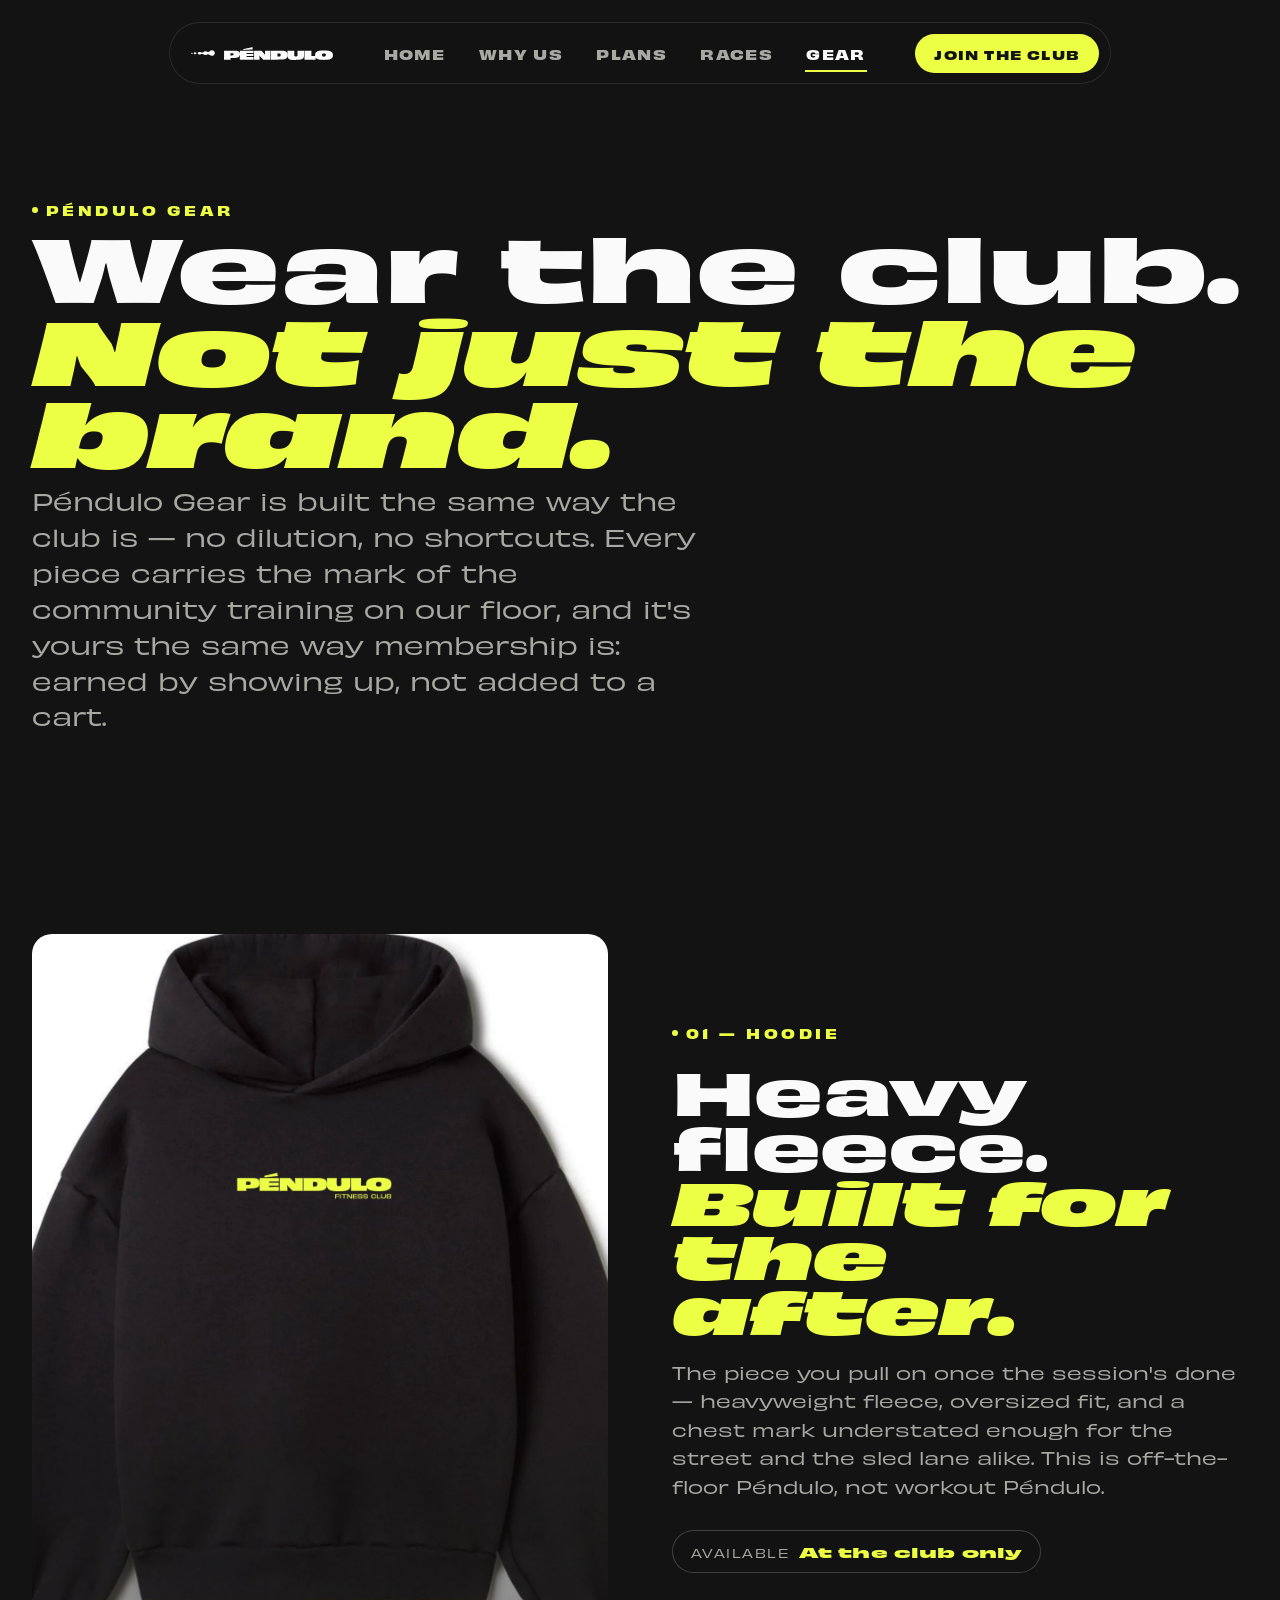
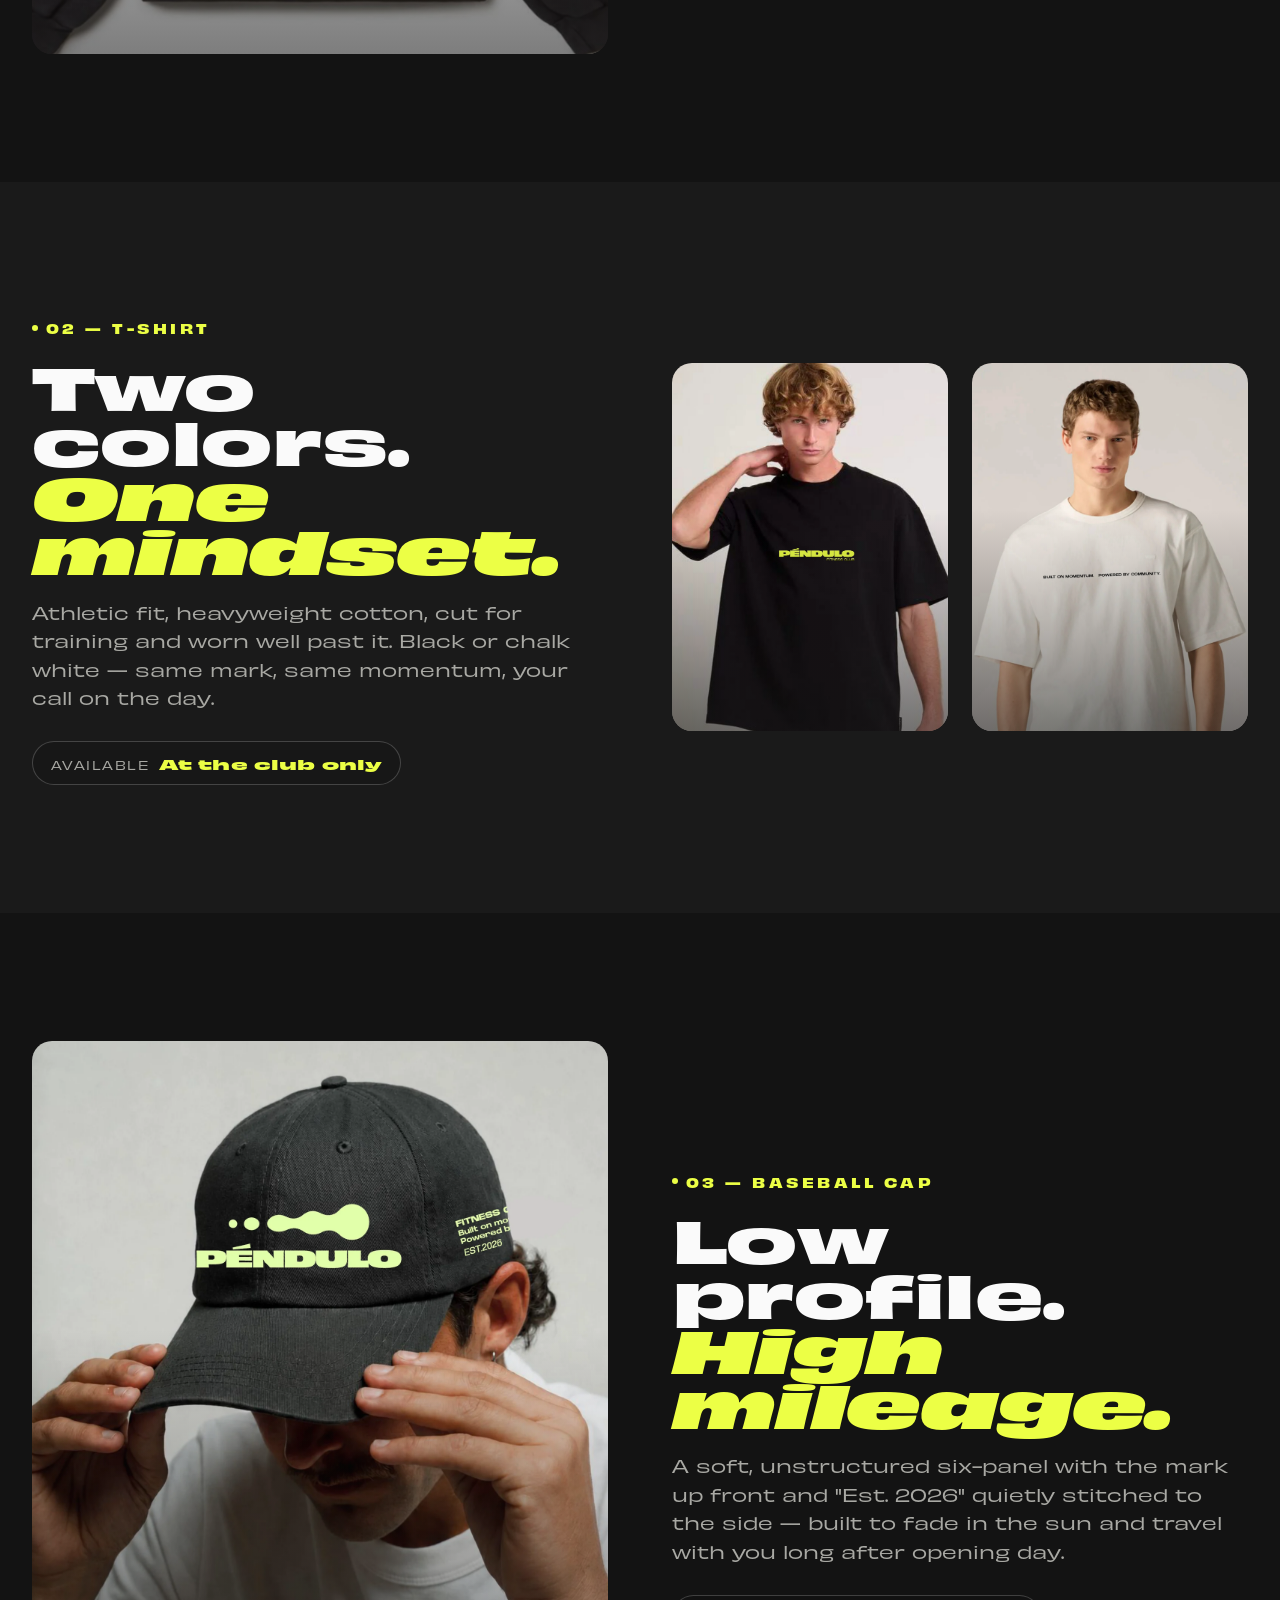
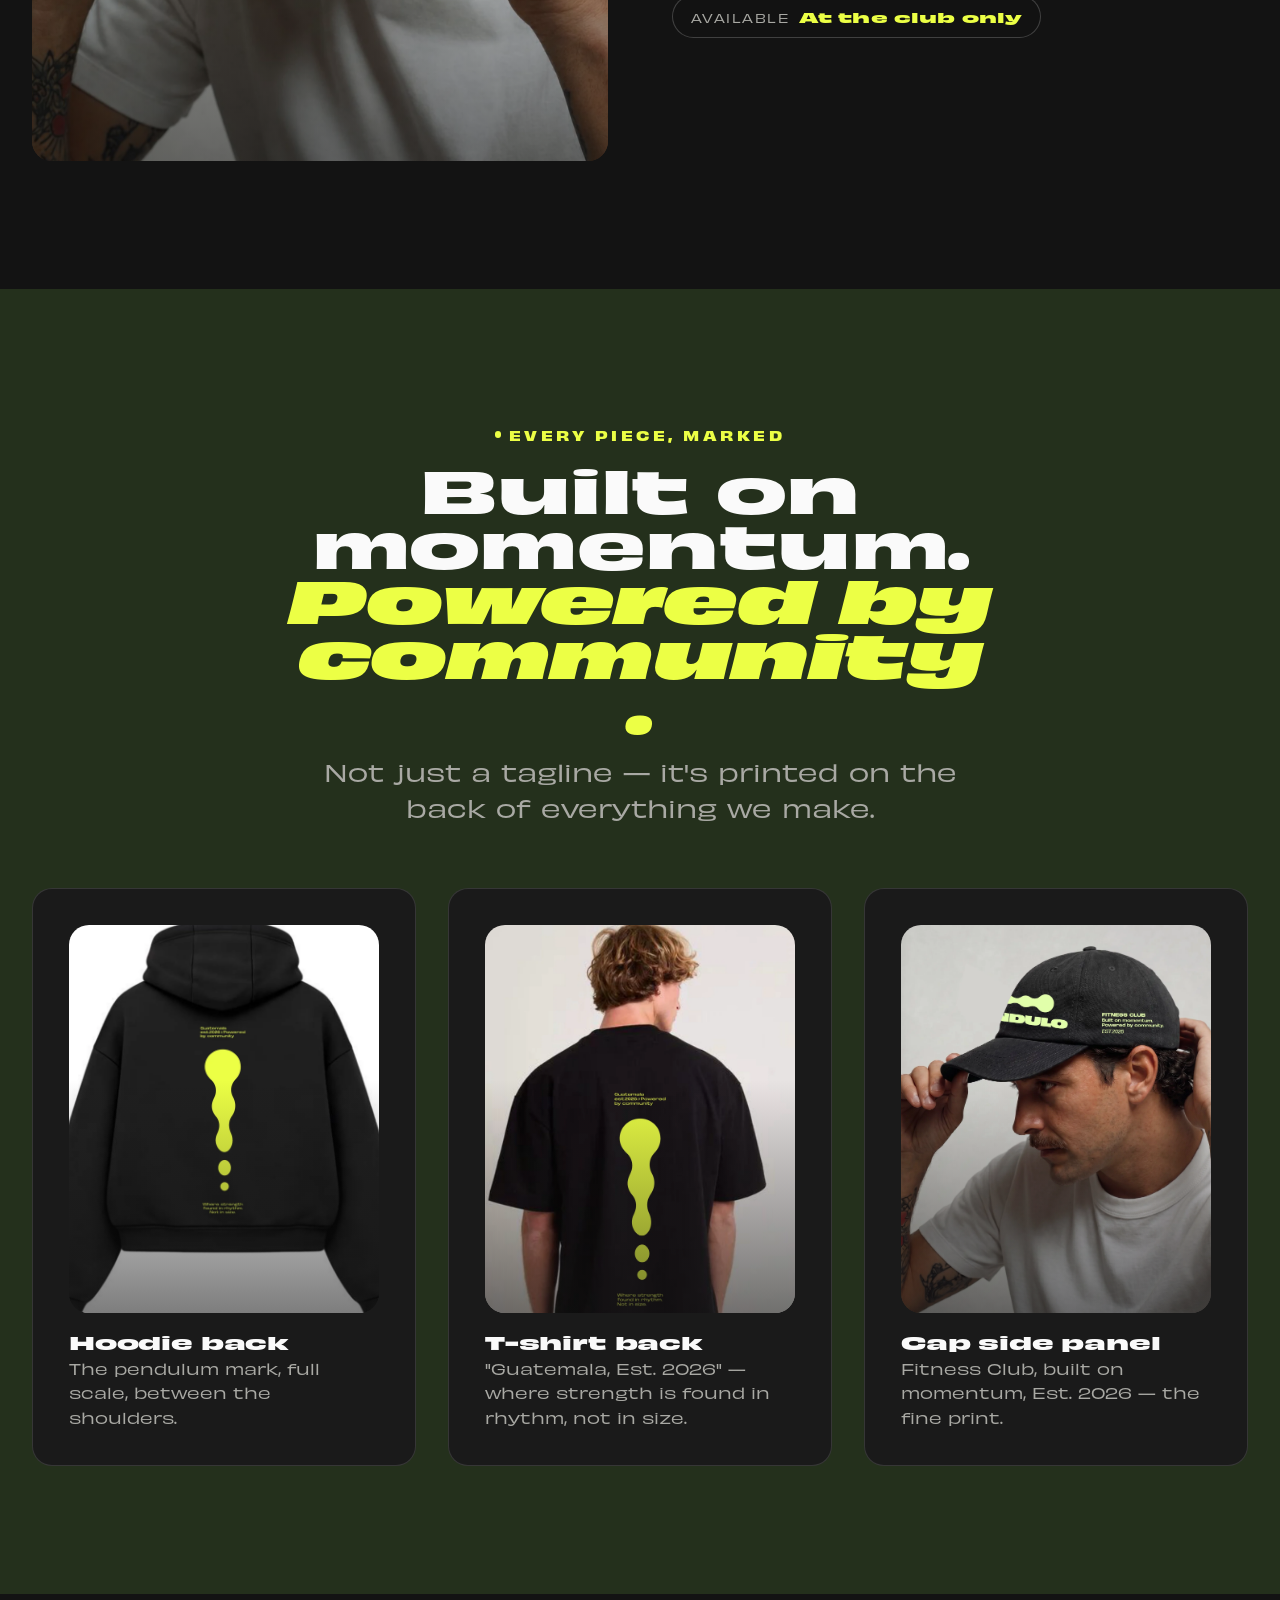
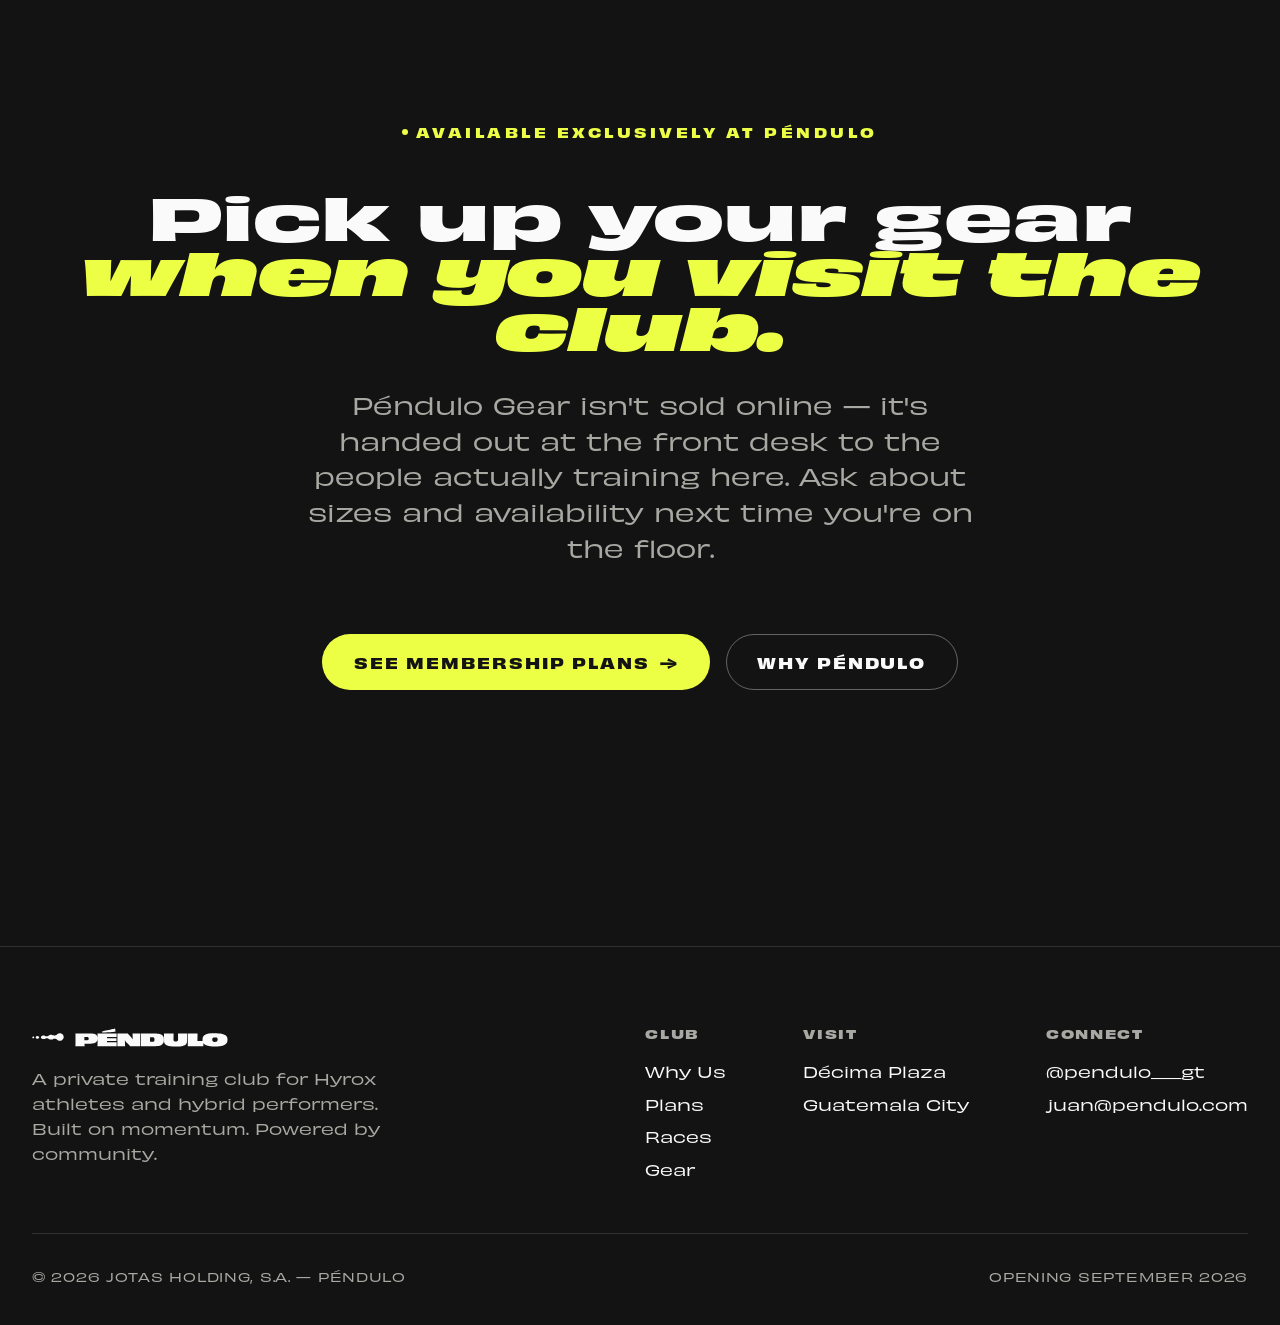
==== gear.html @ 7c07521a "Add Péndulo Gear page showcasing club merchandise New /gear page presents the hoodie, t-shirt (black" ====
<!DOCTYPE html>
<html lang="en">
<head>
<meta charset="UTF-8">
<meta name="viewport" content="width=device-width, initial-scale=1.0">
<title>Péndulo Gear — Péndulo</title>
<meta name="description" content="Péndulo Gear — hoodie, t-shirt and cap carrying the club's mark. Available exclusively to members at Décima Plaza, not sold online.">
<meta property="og:title" content="Péndulo Gear — Péndulo">
<meta property="og:description" content="Club merchandise available exclusively at Péndulo — not a store, an extension of the community.">
<meta property="og:type" content="website">
<meta property="og:image" content="/assets/img/gear/tshirt-black-front.webp">
<meta name="theme-color" content="#131313">
<link rel="icon" href="/assets/img/favicon.ico" sizes="any">
<link rel="icon" href="/assets/img/favicon-512.png" type="image/png">
<link rel="apple-touch-icon" href="/assets/img/apple-touch-icon.png">
<link rel="stylesheet" href="/assets/css/styles.css">
</head>
<body>

<header class="site-header">
  <nav class="site-nav" aria-label="Primary">
    <a class="wordmark" href="/">
      <img class="mark" src="/assets/img/pendulo-mark.svg" alt="" width="1856" height="496">
      <img class="wordmark-img" src="/assets/img/pendulo-wordmark.svg" alt="Péndulo" width="1763" height="239">
    </a>
    <button class="nav-toggle" aria-label="Toggle menu" aria-expanded="false">
      <svg viewBox="0 0 24 24" fill="none" stroke="currentColor" stroke-width="2" stroke-linecap="round"><line x1="3" y1="7" x2="21" y2="7"/><line x1="3" y1="12" x2="21" y2="12"/><line x1="3" y1="17" x2="21" y2="17"/></svg>
    </button>
    <div class="nav-links">
      <a href="/">Home</a>
      <a href="/why-us">Why Us</a>
      <a href="/plans">Plans</a>
      <a href="/races">Races</a>
      <a href="/gear" class="active">Gear</a>
    </div>
    <a class="nav-cta" href="/plans">Join the Club</a>
  </nav>
</header>

<main>

  <section class="inner-hero">
    <div class="container">
      <span class="eyebrow" data-reveal>Péndulo Gear</span>
      <h1 class="display-1-sm" data-reveal data-reveal-delay="1">Wear the club. <span class="italic-accent">Not just the brand.</span></h1>
      <p class="lede" data-reveal data-reveal-delay="2">Péndulo Gear is built the same way the club is — no dilution, no shortcuts. Every piece carries the mark of the community training on our floor, and it's yours the same way membership is: earned by showing up, not added to a cart.</p>
    </div>
  </section>

  <section class="section section-dark">
    <div class="container">
      <div class="split">
        <div class="split-media media-frame" data-reveal>
          <img src="/assets/img/gear/hoodie-front.webp" alt="Péndulo hoodie in black with the wordmark printed on the chest" loading="lazy" style="object-position: 50% 15%;">
        </div>
        <div class="split-copy" data-reveal data-reveal-delay="1">
          <span class="eyebrow">01 — Hoodie</span>
          <h2 class="display-2">Heavy fleece. <span class="italic-accent">Built for the after.</span></h2>
          <p>The piece you pull on once the session's done — heavyweight fleece, oversized fit, and a chest mark understated enough for the street and the sled lane alike. This is off-the-floor Péndulo, not workout Péndulo.</p>
          <div class="gear-availability">
            <span class="gear-availability-label">Available</span>
            <span class="gear-availability-value">At the club only</span>
          </div>
        </div>
      </div>
    </div>
  </section>

  <section class="section section-raised">
    <div class="container">
      <div class="split reverse">
        <div class="split-media is-duo" data-reveal>
          <div class="media-frame">
            <img src="/assets/img/gear/tshirt-black-front.webp" alt="Péndulo t-shirt in black with the wordmark printed on the chest" loading="lazy" style="object-position: 50% 12%;">
          </div>
          <div class="media-frame">
            <img src="/assets/img/gear/tshirt-white-front.webp" alt="Péndulo t-shirt in chalk white with the wordmark printed on the chest" loading="lazy" style="object-position: 50% 12%;">
          </div>
        </div>
        <div class="split-copy" data-reveal data-reveal-delay="1">
          <span class="eyebrow">02 — T-Shirt</span>
          <h2 class="display-2">Two colors. <span class="italic-accent">One mindset.</span></h2>
          <p>Athletic fit, heavyweight cotton, cut for training and worn well past it. Black or chalk white — same mark, same momentum, your call on the day.</p>
          <div class="gear-availability">
            <span class="gear-availability-label">Available</span>
            <span class="gear-availability-value">At the club only</span>
          </div>
        </div>
      </div>
    </div>
  </section>

  <section class="section section-dark">
    <div class="container">
      <div class="split">
        <div class="split-media media-frame" data-reveal>
          <img src="/assets/img/gear/cap-front.webp" alt="Péndulo baseball cap in black with the wordmark and pendulum mark on the front panel" loading="lazy" style="object-position: 50% 20%;">
        </div>
        <div class="split-copy" data-reveal data-reveal-delay="1">
          <span class="eyebrow">03 — Baseball Cap</span>
          <h2 class="display-2">Low profile. <span class="italic-accent">High mileage.</span></h2>
          <p>A soft, unstructured six-panel with the mark up front and "Est. 2026" quietly stitched to the side — built to fade in the sun and travel with you long after opening day.</p>
          <div class="gear-availability">
            <span class="gear-availability-label">Available</span>
            <span class="gear-availability-value">At the club only</span>
          </div>
        </div>
      </div>
    </div>
  </section>

  <section class="section section-military">
    <div class="container">
      <div class="section-head center" data-reveal>
        <span class="eyebrow" style="justify-content:center;">Every piece, marked</span>
        <h2 class="display-2">Built on momentum. <span class="italic-accent">Powered by community.</span></h2>
        <p class="lede">Not just a tagline — it's printed on the back of everything we make.</p>
      </div>

      <div class="grid-3 gear-detail-grid" data-reveal data-reveal-delay="1">
        <div class="card gear-detail-card">
          <div class="media-frame">
            <img src="/assets/img/gear/hoodie-back.webp" alt="Back print detail of the Péndulo hoodie" loading="lazy" style="object-position: 50% 10%;">
          </div>
          <h3>Hoodie back</h3>
          <p>The pendulum mark, full scale, between the shoulders.</p>
        </div>
        <div class="card gear-detail-card">
          <div class="media-frame">
            <img src="/assets/img/gear/tshirt-black-back.webp" alt="Back print detail of the Péndulo t-shirt" loading="lazy" style="object-position: 50% 8%;">
          </div>
          <h3>T-shirt back</h3>
          <p>"Guatemala, Est. 2026" — where strength is found in rhythm, not in size.</p>
        </div>
        <div class="card gear-detail-card">
          <div class="media-frame">
            <img src="/assets/img/gear/cap-side.webp" alt="Side detail of the Péndulo baseball cap" loading="lazy" style="object-position: 50% 15%;">
          </div>
          <h3>Cap side panel</h3>
          <p>Fitness Club, built on momentum, Est. 2026 — the fine print.</p>
        </div>
      </div>
    </div>
  </section>

  <section class="section section-dark cta-band">
    <div class="container cta-band-inner" data-reveal>
      <span class="eyebrow">Available exclusively at Péndulo</span>
      <h2 class="display-2">Pick up your gear <span class="italic-accent">when you visit the club.</span></h2>
      <p class="lede">Péndulo Gear isn't sold online — it's handed out at the front desk to the people actually training here. Ask about sizes and availability next time you're on the floor.</p>
      <div class="hero-actions">
        <a href="/plans" class="btn btn-primary">See Membership Plans <span class="btn-arrow">→</span></a>
        <a href="/why-us" class="btn btn-outline">Why Péndulo</a>
      </div>
    </div>
  </section>

</main>

<footer class="site-footer">
  <div class="container">
    <div class="footer-top">
      <div class="footer-brand">
        <a class="wordmark" href="/">
          <img class="mark" src="/assets/img/pendulo-mark.svg" alt="" width="1856" height="496">
          <img class="wordmark-img" src="/assets/img/pendulo-wordmark.svg" alt="Péndulo" width="1763" height="239">
        </a>
        <p>A private training club for Hyrox athletes and hybrid performers. Built on momentum. Powered by community.</p>
      </div>
      <div class="footer-cols">
        <div class="footer-col">
          <h4>Club</h4>
          <a href="/why-us">Why Us</a>
          <a href="/plans">Plans</a>
          <a href="/races">Races</a>
          <a href="/gear">Gear</a>
        </div>
        <div class="footer-col">
          <h4>Visit</h4>
          <span>Décima Plaza</span>
          <span>Guatemala City</span>
        </div>
        <div class="footer-col">
          <h4>Connect</h4>
          <a href="https://www.instagram.com/pendulo___gt/" target="_blank" rel="noopener">@pendulo___gt</a>
          <a href="mailto:juan@pendulo.com">juan@pendulo.com</a>
        </div>
      </div>
    </div>
    <div class="footer-bottom">
      <span>© 2026 Jotas Holding, S.A. — Péndulo</span>
      <span>Opening September 2026</span>
    </div>
  </div>
</footer>

<script src="/assets/js/main.js"></script>
</body>
</html>
---- assets/css/styles.css ----
/* ==========================================================================
   Péndulo — Design System
   Built on momentum. Powered by community.
   ========================================================================== */

/* ---------- Fonts ---------- */

@font-face {
  font-family: 'Obviously Extd';
  src: url('../fonts/Obviously-ExtdBold.woff2') format('woff2');
  font-weight: 700;
  font-style: normal;
  font-display: swap;
}

@font-face {
  font-family: 'Obviously Extd';
  src: url('../fonts/Obviously-ExtdBlackItalic.woff2') format('woff2');
  font-weight: 900;
  font-style: italic;
  font-display: swap;
}

@font-face {
  font-family: 'Obviously Wide';
  src: url('../fonts/ObviouslyWide-Regular.woff2') format('woff2');
  font-weight: 400;
  font-style: normal;
  font-display: swap;
}

@font-face {
  font-family: 'Obviously Wide';
  src: url('../fonts/ObviouslyWide-Medium.woff2') format('woff2');
  font-weight: 500;
  font-style: normal;
  font-display: swap;
}

@font-face {
  font-family: 'Obviously Wide';
  src: url('../fonts/ObviouslyWide-Bold.woff2') format('woff2');
  font-weight: 700;
  font-style: normal;
  font-display: swap;
}

@font-face {
  font-family: 'Obviously Wide';
  src: url('../fonts/ObviouslyWide-Black.woff2') format('woff2');
  font-weight: 900;
  font-style: normal;
  font-display: swap;
}

/* ---------- Tokens ---------- */

:root {
  --chalk: #FAFAFA;
  --race-day: #ECFF45;
  --tunnel-vision: #131313;
  --military-green: #24301C;
  --electric-lime: #E2FFAB;
  --graphite: #8f8f8f;
  --graphite-line: rgba(250, 250, 250, 0.12);

  --bg: var(--tunnel-vision);
  --bg-raised: #1a1a1a;
  --ink: var(--chalk);
  --ink-muted: #a9a9a4;
  --accent: var(--race-day);

  --font-display: 'Obviously Extd', 'Arial Black', sans-serif;
  --font-body: 'Obviously Wide', 'Helvetica Neue', Arial, sans-serif;

  --container: 1320px;
  --gutter: 32px;

  --ease: cubic-bezier(0.16, 1, 0.3, 1);
  --ease-soft: cubic-bezier(0.4, 0, 0.2, 1);
}

/* ---------- Reset ---------- */

*, *::before, *::after { box-sizing: border-box; }
html { scroll-behavior: smooth; }

html, body {
  margin: 0;
  padding: 0;
}

body {
  background: var(--bg);
  color: var(--ink);
  font-family: var(--font-body);
  font-weight: 400;
  min-height: 100vh;
  display: flex;
  flex-direction: column;
  -webkit-font-smoothing: antialiased;
  overflow-x: hidden;
}

img { max-width: 100%; display: block; }
a { color: inherit; text-decoration: none; }
ul { list-style: none; margin: 0; padding: 0; }
button { font-family: inherit; cursor: pointer; }

::selection {
  background: var(--race-day);
  color: var(--tunnel-vision);
}

.container {
  width: 100%;
  max-width: var(--container);
  margin-inline: auto;
  padding-inline: var(--gutter);
}

/* ---------- Typography ---------- */

h1, h2, h3, h4 {
  font-family: var(--font-display);
  font-weight: 700;
  line-height: 0.98;
  margin: 0;
  letter-spacing: -0.01em;
  overflow-wrap: break-word;
}

.eyebrow {
  display: inline-flex;
  align-items: center;
  gap: 0.6em;
  font-family: var(--font-body);
  font-weight: 600;
  font-size: 0.78rem;
  letter-spacing: 0.28em;
  text-transform: uppercase;
  color: var(--race-day);
}

.eyebrow::before {
  content: '';
  width: 0.5em;
  height: 0.5em;
  border-radius: 50%;
  background: currentColor;
  flex: none;
}

.display-1 {
  font-size: clamp(3rem, 9vw, 7.5rem);
}

.display-2 {
  font-size: clamp(1.25rem, 4.4vw, 3.5rem);
}

.display-3 {
  font-size: clamp(1.6rem, 3.4vw, 2.75rem);
}

.italic-accent {
  font-style: italic;
  font-weight: 900;
  color: var(--race-day);
}

p {
  margin: 0 0 1.1em;
  line-height: 1.7;
  color: var(--ink-muted);
  font-size: 1.05rem;
  font-weight: 400;
}

.lede {
  font-size: clamp(1.1rem, 2vw, 1.4rem);
  line-height: 1.6;
  color: var(--ink-muted);
  max-width: 42rem;
}

.keep-word { overflow-wrap: normal; word-break: normal; }

.text-chalk { color: var(--ink) !important; }
.text-lime { color: var(--race-day) !important; }

/* ---------- Buttons ---------- */

.btn {
  display: inline-flex;
  align-items: center;
  gap: 0.6rem;
  font-family: var(--font-body);
  font-weight: 700;
  font-size: clamp(0.64rem, 2.6vw, 0.85rem);
  letter-spacing: clamp(0.05em, 1.5vw, 0.14em);
  text-transform: uppercase;
  padding: clamp(0.7rem, 3vw, 1rem) clamp(1.1rem, 5vw, 1.9rem);
  border-radius: 999px;
  border: 1px solid transparent;
  transition: transform 0.45s var(--ease), background-color 0.3s var(--ease-soft), color 0.3s var(--ease-soft), border-color 0.3s var(--ease-soft);
  white-space: nowrap;
  max-width: 100%;
}

.btn-primary {
  background: var(--race-day);
  color: var(--tunnel-vision);
}

.btn-primary:hover {
  transform: translateY(-2px);
  background: var(--electric-lime);
}

.btn-outline {
  border-color: rgba(250, 250, 250, 0.35);
  color: var(--chalk);
}

.btn-outline:hover {
  border-color: var(--race-day);
  color: var(--race-day);
  transform: translateY(-2px);
}

.btn-arrow {
  transition: transform 0.4s var(--ease);
}

.btn:hover .btn-arrow {
  transform: translateX(4px);
}

/* ---------- Nav (centered) ---------- */

.site-header {
  position: fixed;
  top: 0;
  left: 0;
  right: 0;
  z-index: 100;
  display: flex;
  justify-content: center;
  padding: 1.4rem var(--gutter) 0;
  pointer-events: none;
}

.site-nav {
  pointer-events: all;
  display: flex;
  align-items: center;
  gap: clamp(1.5rem, 4vw, 3rem);
  background: rgba(19, 19, 19, 0.6);
  border: 1px solid rgba(250, 250, 250, 0.1);
  backdrop-filter: blur(16px);
  -webkit-backdrop-filter: blur(16px);
  border-radius: 999px;
  padding: 0.65rem 0.7rem 0.65rem 1.35rem;
  transition: background-color 0.4s var(--ease-soft), border-color 0.4s var(--ease-soft), box-shadow 0.4s var(--ease-soft);
}

.site-header.is-scrolled .site-nav {
  background: rgba(19, 19, 19, 0.86);
  border-color: rgba(250, 250, 250, 0.16);
  box-shadow: 0 12px 40px rgba(0,0,0,0.35);
}

.site-nav .wordmark {
  display: flex;
  align-items: center;
  gap: 0.5rem;
  white-space: nowrap;
}

.site-nav .wordmark .mark {
  width: 24px;
  height: auto;
}

.site-nav .wordmark .wordmark-img {
  height: 15px;
  width: auto;
}

.site-nav .nav-links {
  display: flex;
  align-items: center;
  gap: clamp(1.1rem, 2.6vw, 1.9rem);
}

.site-nav .nav-links a {
  position: relative;
  font-size: 0.8rem;
  font-weight: 600;
  letter-spacing: 0.1em;
  text-transform: uppercase;
  color: var(--ink-muted);
  padding: 0.4rem 0.1rem;
  transition: color 0.3s var(--ease-soft);
}

.site-nav .nav-links a::after {
  content: '';
  position: absolute;
  left: 0; right: 100%;
  bottom: -2px;
  height: 1.5px;
  background: var(--race-day);
  transition: right 0.35s var(--ease);
}

.site-nav .nav-links a:hover,
.site-nav .nav-links a.active {
  color: var(--chalk);
}

.site-nav .nav-links a.active::after,
.site-nav .nav-links a:hover::after {
  right: 0;
}

.site-nav .nav-cta {
  background: var(--race-day);
  color: var(--tunnel-vision);
  font-size: 0.75rem;
  font-weight: 700;
  letter-spacing: 0.1em;
  text-transform: uppercase;
  padding: 0.62rem 1.2rem;
  border-radius: 999px;
  transition: background-color 0.3s var(--ease-soft), transform 0.3s var(--ease);
}

.site-nav .nav-cta:hover {
  background: var(--electric-lime);
  transform: translateY(-1px);
}

.nav-toggle {
  display: none;
  width: 40px;
  height: 40px;
  border-radius: 50%;
  border: none;
  background: transparent;
  color: var(--chalk);
  align-items: center;
  justify-content: center;
}

.nav-toggle svg { width: 20px; height: 20px; }

@media (max-width: 720px) {
  .site-nav { width: 100%; justify-content: space-between; }
  .site-nav.nav-open { backdrop-filter: none; -webkit-backdrop-filter: none; }
  .site-nav .nav-links {
    position: fixed;
    inset: 0;
    background: var(--tunnel-vision);
    flex-direction: column;
    justify-content: center;
    gap: 2rem;
    opacity: 0;
    pointer-events: none;
    transition: opacity 0.35s var(--ease-soft);
  }
  .site-nav .nav-links a { font-size: 1.4rem; }
  .nav-open .nav-links { opacity: 1; pointer-events: all; }
  .site-nav .nav-cta { display: none; }
  .nav-toggle { display: flex; }
}

/* ---------- Footer ---------- */

.site-footer {
  border-top: 1px solid var(--graphite-line);
  padding: clamp(3rem, 8vw, 5rem) 0 2.5rem;
  margin-top: clamp(4rem, 10vw, 8rem);
}

.footer-top {
  display: flex;
  flex-wrap: wrap;
  justify-content: space-between;
  gap: 3rem;
  padding-bottom: 3rem;
}

.footer-brand .wordmark {
  display: flex;
  align-items: center;
  gap: 0.6rem;
  margin-bottom: 1.1rem;
}

.footer-brand .mark { width: 32px; height: auto; }
.footer-brand .wordmark-img { height: 21px; width: auto; }

.footer-brand p {
  max-width: 22rem;
  font-size: 0.92rem;
  margin: 0;
}

.footer-cols {
  display: flex;
  gap: clamp(2.5rem, 6vw, 5rem);
  flex-wrap: wrap;
}

.footer-col h4 {
  font-family: var(--font-body);
  font-weight: 700;
  font-size: 0.75rem;
  letter-spacing: 0.14em;
  text-transform: uppercase;
  color: var(--ink-muted);
  margin-bottom: 1rem;
}

.footer-col a, .footer-col span {
  display: block;
  font-size: 0.92rem;
  color: var(--chalk);
  padding: 0.3rem 0;
  transition: color 0.25s var(--ease-soft);
}

.footer-col a:hover { color: var(--race-day); }

.footer-bottom {
  display: flex;
  flex-wrap: wrap;
  justify-content: space-between;
  gap: 1rem;
  padding-top: 2rem;
  border-top: 1px solid var(--graphite-line);
  font-size: 0.75rem;
  letter-spacing: 0.06em;
  text-transform: uppercase;
  color: var(--ink-muted);
}

/* ---------- Reveal animation ---------- */

[data-reveal] {
  opacity: 0;
  transform: translateY(28px);
  transition: opacity 0.9s var(--ease), transform 0.9s var(--ease);
}

[data-reveal].is-visible {
  opacity: 1;
  transform: translateY(0);
}

[data-reveal-delay="1"] { transition-delay: 0.08s; }
[data-reveal-delay="2"] { transition-delay: 0.16s; }
[data-reveal-delay="3"] { transition-delay: 0.24s; }
[data-reveal-delay="4"] { transition-delay: 0.32s; }

@media (prefers-reduced-motion: reduce) {
  html { scroll-behavior: auto; }
  [data-reveal] { opacity: 1; transform: none; transition: none; }
  .btn, .site-nav .nav-links a::after { transition: none; }
}

/* ---------- Marquee ---------- */

.marquee {
  overflow: hidden;
  border-top: 1px solid var(--graphite-line);
  border-bottom: 1px solid var(--graphite-line);
  padding: 1.1rem 0;
  white-space: nowrap;
}

.marquee-track {
  display: inline-flex;
  align-items: center;
  animation: marquee 32s linear infinite;
}

.marquee-track span {
  font-family: var(--font-display);
  font-weight: 700;
  font-size: 1.1rem;
  letter-spacing: 0.02em;
  text-transform: uppercase;
  color: var(--ink-muted);
  padding: 0 1.5rem;
  display: inline-flex;
  align-items: center;
  gap: 1.5rem;
}

.marquee-track span::after {
  content: '\2022';
  color: var(--race-day);
}

@keyframes marquee {
  from { transform: translateX(0); }
  to { transform: translateX(-50%); }
}

/* ---------- Section utilities ---------- */

.section {
  padding: clamp(4rem, 10vw, 8rem) 0;
}

.section-tight { padding: clamp(2.5rem, 6vw, 4.5rem) 0; }

.section-dark { background: var(--tunnel-vision); }
.section-raised { background: var(--bg-raised); }
.section-military {
  background: var(--military-green);
}

.section-head {
  max-width: 44rem;
  margin-bottom: clamp(2.5rem, 6vw, 4rem);
}

.section-head.center {
  margin-inline: auto;
  text-align: center;
}

.section-head.center .eyebrow { justify-content: center; }

.section-head h1, .section-head h2, .section-head h3 {
  margin-top: 0.9rem;
  margin-bottom: 1.25rem;
}

.section-head .lede { margin-inline: auto; }

.pillars.center, .hero-actions.center { justify-content: center; }
.pillars-spaced { margin-top: 2.5rem; }

.grid-2 {
  display: grid;
  grid-template-columns: repeat(2, minmax(0, 1fr));
  gap: clamp(1.5rem, 4vw, 3rem);
}

.grid-3 {
  display: grid;
  grid-template-columns: repeat(3, minmax(0, 1fr));
  gap: clamp(1.25rem, 3vw, 2rem);
}

.grid-4 {
  display: grid;
  grid-template-columns: repeat(4, minmax(0, 1fr));
  gap: clamp(1.25rem, 3vw, 2rem);
}

@media (max-width: 980px) {
  .grid-3, .grid-4 { grid-template-columns: repeat(2, minmax(0, 1fr)); }
}

@media (max-width: 640px) {
  .grid-2, .grid-3, .grid-4 { grid-template-columns: minmax(0, 1fr); }
}

.divider {
  border: none;
  border-top: 1px solid var(--graphite-line);
  margin: 0;
}

.tag-pill {
  display: inline-flex;
  align-items: center;
  border: 1px solid rgba(250,250,250,0.22);
  border-radius: 999px;
  padding: 0.55rem 1.15rem;
  font-size: 0.82rem;
  letter-spacing: 0.02em;
  color: var(--electric-lime);
  font-weight: 500;
}

.stat {
  display: flex;
  flex-direction: column;
  gap: 0.35rem;
}

.stat .num {
  font-family: var(--font-display);
  font-weight: 700;
  font-size: clamp(2.25rem, 5vw, 3.75rem);
  color: var(--race-day);
  line-height: 1;
}

.stat .label {
  font-size: 0.8rem;
  letter-spacing: 0.1em;
  text-transform: uppercase;
  color: var(--ink-muted);
}

/* ---------- Media frames ---------- */

.media-frame {
  position: relative;
  overflow: hidden;
  border-radius: 1.25rem;
  isolation: isolate;
}

.media-frame img {
  width: 100%;
  height: 100%;
  object-fit: cover;
  transform: scale(1.04);
  transition: transform 1.6s var(--ease);
}

.media-frame:hover img { transform: scale(1.12); }

.media-frame::after {
  content: '';
  position: absolute; inset: 0;
  background: linear-gradient(180deg, rgba(19,19,19,0) 40%, rgba(19,19,19,0.55) 100%);
  pointer-events: none;
}

/* ---------- Cards ---------- */

.card {
  background: var(--bg-raised);
  border: 1px solid var(--graphite-line);
  border-radius: 1.25rem;
  padding: clamp(1.5rem, 3vw, 2.25rem);
  transition: transform 0.5s var(--ease), border-color 0.4s var(--ease-soft), background-color 0.4s var(--ease-soft);
}

.card:hover {
  transform: translateY(-6px);
  border-color: rgba(236,255,69,0.4);
}

/* ==========================================================================
   Home / Hero
   ========================================================================== */

.hero {
  position: relative;
  min-height: 100svh;
  display: flex;
  align-items: flex-end;
  overflow: hidden;
}

.hero-media {
  position: absolute;
  inset: 0;
  z-index: -2;
}

.hero-media img {
  width: 100%;
  height: 100%;
  object-fit: cover;
  object-position: 30% 22%;
  animation: hero-zoom 18s var(--ease-soft) forwards;
}

@keyframes hero-zoom {
  from { transform: scale(1.12); }
  to { transform: scale(1); }
}

.hero-scrim {
  position: absolute;
  inset: 0;
  background:
    linear-gradient(180deg, rgba(19,19,19,0.32) 0%, rgba(19,19,19,0.14) 32%, rgba(19,19,19,0.5) 78%, var(--tunnel-vision) 100%),
    linear-gradient(90deg, rgba(19,19,19,0.32) 0%, rgba(19,19,19,0.05) 45%, rgba(19,19,19,0.32) 100%);
}

.hero-glow {
  position: absolute;
  inset: 0;
  pointer-events: none;
  background: radial-gradient(600px circle at var(--gx, 50%) var(--gy, 30%), rgba(236,255,69,0.10), transparent 60%);
  transition: background 0.2s linear;
}

.hero-content {
  position: relative;
  z-index: 1;
  padding-top: 9rem;
  padding-bottom: clamp(4rem, 9vw, 7rem);
  display: flex;
  flex-direction: column;
  align-items: flex-start;
  gap: 1.4rem;
  min-width: 0;
  max-width: 100%;
}

.hero-title {
  font-size: clamp(1.85rem, 9vw, 8.5rem);
  color: var(--chalk);
  text-shadow: 0 4px 40px rgba(0,0,0,0.45);
  min-width: 0;
  max-width: 100%;
}

.hero-tagline {
  font-family: var(--font-display);
  font-weight: 700;
  font-size: clamp(1rem, 2.4vw, 1.5rem);
  color: var(--graphite);
  text-transform: uppercase;
  letter-spacing: 0.02em;
  margin: 0;
}

.hero-date {
  display: flex;
  align-items: baseline;
  gap: 0.7rem;
  padding: 0.7rem 1.15rem;
  border: 1px solid rgba(250,250,250,0.25);
  border-radius: 999px;
  background: rgba(19,19,19,0.35);
  backdrop-filter: blur(6px);
}

.hero-date-label {
  font-size: 0.7rem;
  letter-spacing: 0.16em;
  text-transform: uppercase;
  color: var(--ink-muted);
}

.hero-date-value {
  font-family: var(--font-display);
  font-weight: 700;
  font-size: 0.92rem;
  color: var(--race-day);
  letter-spacing: 0.02em;
}

.hero-actions {
  display: flex;
  flex-wrap: wrap;
  gap: 1rem;
  margin-top: 0.5rem;
}

.scroll-cue {
  position: absolute;
  bottom: 1.75rem;
  left: 50%;
  transform: translateX(-50%);
  width: 26px;
  height: 42px;
  border: 1.5px solid rgba(250,250,250,0.4);
  border-radius: 999px;
  z-index: 1;
}

.scroll-cue span {
  position: absolute;
  top: 7px;
  left: 50%;
  transform: translateX(-50%);
  width: 4px;
  height: 8px;
  border-radius: 999px;
  background: var(--race-day);
  animation: scroll-cue 1.8s ease-in-out infinite;
}

@keyframes scroll-cue {
  0% { opacity: 1; top: 7px; }
  60% { opacity: 0.2; top: 20px; }
  61% { opacity: 0; top: 7px; }
  100% { opacity: 1; top: 7px; }
}

/* Intro / teaser grid */

.intro-grid {
  display: flex;
  justify-content: space-between;
  gap: 3rem;
  flex-wrap: wrap;
  align-items: flex-end;
}

.intro-grid .section-head { margin-bottom: 0; flex: 2 1 26rem; max-width: 46rem; }
.intro-grid .lede { flex: 1 1 18rem; max-width: 24rem; padding-bottom: 0.3rem; }

/* Stat row */

.stat-row {
  display: grid;
  grid-template-columns: repeat(3, minmax(0, 1fr));
  gap: 2rem;
}

@media (max-width: 620px) {
  .stat-row { grid-template-columns: minmax(0, 1fr); gap: 2.25rem; }
}

/* CTA band */

.cta-band-inner {
  text-align: center;
  display: flex;
  flex-direction: column;
  align-items: center;
  gap: 2.25rem;
}

.cta-band-inner .hero-actions { justify-content: center; }

.cta-band-inner .eyebrow { justify-content: center; margin-bottom: 0.5rem; }

/* ==========================================================================
   Split layout (media + copy)
   ========================================================================== */

.split {
  display: grid;
  grid-template-columns: minmax(0, 1fr) minmax(0, 1fr);
  gap: clamp(2rem, 5vw, 4.5rem);
  align-items: center;
}

.split.reverse .split-media { order: 2; }
.split.reverse .split-copy { order: 1; }

.split-media {
  aspect-ratio: 4 / 5;
  min-width: 0;
}

.split-copy {
  min-width: 0;
}

.split-copy h2 { margin-top: 1.1rem; margin-bottom: 1.4rem; }
.split-copy p:last-of-type { margin-bottom: 1.5rem; }

.pillars {
  display: flex;
  flex-wrap: wrap;
  gap: 0.75rem;
  margin-top: 0.5rem;
}

.pillars span {
  border: 1px solid rgba(250, 250, 250, 0.22);
  border-radius: 999px;
  padding: 0.55rem 1.15rem;
  font-size: 0.85rem;
  font-weight: 500;
  color: var(--electric-lime);
}

@media (max-width: 860px) {
  .split, .split.reverse { grid-template-columns: minmax(0, 1fr); }
  .split.reverse .split-media, .split.reverse .split-copy { order: initial; }
  .split-media { aspect-ratio: 16 / 10; }
}

/* Cards with numbers */

.card-num {
  display: block;
  font-family: var(--font-display);
  font-weight: 700;
  font-size: 1.05rem;
  color: var(--race-day);
  margin-bottom: 1.25rem;
}

.card h3 { margin-bottom: 0.6rem; color: var(--chalk); font-size: clamp(1.3rem, 2.2vw, 1.65rem); hyphens: auto; }
.card p { margin-bottom: 0; font-size: 0.98rem; }

/* Station list (Hyrox explainer) */

.station-intro {
  font-size: 1.05rem;
  max-width: 42rem;
  margin: 0 0 2rem;
}

.station-list {
  display: grid;
  grid-template-columns: repeat(2, minmax(0, 1fr));
  gap: 0.25rem 2.5rem;
  margin-bottom: 2.25rem;
}

@media (max-width: 620px) {
  .station-list { grid-template-columns: minmax(0, 1fr); }
}

.station-list li {
  display: grid;
  grid-template-columns: 2.75rem 1fr;
  align-items: start;
  gap: 1.25rem;
  padding: 1rem 0;
  border-bottom: 1px solid var(--graphite-line);
  font-size: 1rem;
  line-height: 1.5;
  color: var(--chalk);
  min-height: 4.25rem;
}

.station-list li .num {
  font-family: var(--font-display);
  font-weight: 700;
  color: var(--race-day);
  padding-top: 0.1rem;
  min-width: 2rem;
  font-size: 1.1rem;
}

/* ==========================================================================
   Inner page hero (no image)
   ========================================================================== */

.inner-hero {
  padding: clamp(8.5rem, 16vw, 12rem) 0 clamp(2rem, 5vw, 3rem);
}

.inner-hero .lede { margin-top: 1rem; }

.display-1-sm {
  font-size: clamp(2.75rem, 7vw, 5.25rem);
  color: var(--chalk);
}

/* ==========================================================================
   Plans
   ========================================================================== */

.plans-grid {
  display: grid;
  grid-template-columns: repeat(4, minmax(0, 1fr));
  gap: 1.5rem;
  align-items: stretch;
}

@media (max-width: 1080px) {
  .plans-grid { grid-template-columns: repeat(2, minmax(0, 1fr)); }
}

@media (max-width: 620px) {
  .plans-grid { grid-template-columns: minmax(0, 1fr); }
}

.plan-card {
  position: relative;
  background: var(--bg-raised);
  border: 1px solid var(--graphite-line);
  border-radius: 1.25rem;
  padding: 2rem 1.75rem 2.25rem;
  display: flex;
  flex-direction: column;
  transition: transform 0.5s var(--ease), border-color 0.4s var(--ease-soft);
}

.plan-card:hover {
  transform: translateY(-6px);
  border-color: rgba(236,255,69,0.35);
}

.plan-card.is-featured {
  background: linear-gradient(165deg, #1f2417, var(--bg-raised) 60%);
  border-color: rgba(236,255,69,0.55);
}

.plan-highlight-tag {
  position: absolute;
  top: -0.85rem;
  left: 1.75rem;
  background: var(--race-day);
  color: var(--tunnel-vision);
  font-size: 0.7rem;
  font-weight: 700;
  letter-spacing: 0.08em;
  text-transform: uppercase;
  padding: 0.35rem 0.85rem;
  border-radius: 999px;
}

.plan-head {
  display: flex;
  align-items: center;
  justify-content: space-between;
  gap: 0.5rem;
  margin-bottom: 1.5rem;
}

.plan-name {
  font-family: var(--font-display);
  font-weight: 700;
  font-size: 1.15rem;
  color: var(--chalk);
}

.plan-save {
  font-size: 0.72rem;
  font-weight: 700;
  letter-spacing: 0.04em;
  color: var(--military-green);
  background: var(--electric-lime);
  padding: 0.3rem 0.6rem;
  border-radius: 999px;
}

.plan-price {
  display: flex;
  align-items: flex-start;
  gap: 0.2rem;
  color: var(--chalk);
  font-family: var(--font-display);
  font-weight: 700;
  margin-bottom: 0.6rem;
}

.plan-price .currency {
  font-size: clamp(1rem, 3.8vw, 1.35rem);
  margin-top: 0.4rem;
}

.plan-price .amount {
  font-size: clamp(1.6rem, 6vw, 2.5rem);
  line-height: 1;
}

.plan-price .period {
  font-size: clamp(0.78rem, 3vw, 1rem);
  align-self: flex-end;
  margin-bottom: 0.55rem;
  color: var(--ink-muted);
  font-family: var(--font-body);
  font-weight: 500;
}

.plan-note {
  display: block;
  font-size: 0.82rem;
  color: var(--ink-muted);
  margin-bottom: 1.75rem;
}

.plan-cta {
  width: 100%;
  justify-content: center;
  margin-top: 1.75rem;
}

.plan-features {
  display: flex;
  flex-direction: column;
  gap: 0.7rem;
  flex: 1 1 auto;
}

.plan-features li {
  position: relative;
  padding-left: 1.4rem;
  font-size: 0.9rem;
  color: var(--ink-muted);
}

.plan-features li::before {
  content: '';
  position: absolute;
  left: 0;
  top: 0.45rem;
  width: 0.55rem;
  height: 0.55rem;
  border-radius: 2px;
  background: var(--race-day);
}

.plan-fineprint {
  margin-top: 2.5rem;
  font-size: 0.85rem;
  text-align: center;
  color: var(--ink-muted);
}

/* Include grid (icon cards) */

.include-grid { margin-top: 0; }

.include-card {
  text-align: left;
}

.include-card svg {
  width: 40px;
  height: 40px;
  color: var(--race-day);
  margin-bottom: 1.5rem;
}

.include-card h3 { color: var(--chalk); margin-bottom: 0.6rem; font-size: clamp(1.15rem, 2vw, 1.5rem); }
.include-card p { font-size: 0.92rem; margin-bottom: 0; }

/* ==========================================================================
   Races
   ========================================================================== */

.races-grid {
  display: grid;
  grid-template-columns: repeat(3, minmax(0, 1fr));
  gap: 1.5rem;
}

@media (max-width: 980px) {
  .races-grid { grid-template-columns: repeat(2, minmax(0, 1fr)); }
}

@media (max-width: 620px) {
  .races-grid { grid-template-columns: minmax(0, 1fr); }
}

.race-card {
  position: relative;
  background: var(--bg-raised);
  border: 1px solid var(--graphite-line);
  border-radius: 1.25rem;
  padding: 2rem 1.75rem;
  transition: transform 0.5s var(--ease), border-color 0.4s var(--ease-soft);
}

.race-card:hover {
  transform: translateY(-6px);
  border-color: rgba(236,255,69,0.4);
}

.race-card.is-featured {
  background: linear-gradient(165deg, #1f2417, var(--bg-raised) 65%);
  border-color: rgba(236,255,69,0.55);
}

.race-card-top {
  display: flex;
  align-items: baseline;
  gap: 0.6rem;
  margin-bottom: 1.25rem;
}

.race-month {
  font-family: var(--font-display);
  font-weight: 700;
  font-size: 0.95rem;
  letter-spacing: 0.06em;
  color: var(--race-day);
}

.race-day {
  font-family: var(--font-display);
  font-weight: 700;
  font-size: 1.6rem;
  color: var(--chalk);
}

.race-card h3 { color: var(--chalk); margin-bottom: 0.35rem; font-size: clamp(1.5rem, 2.6vw, 1.9rem); }

.race-country {
  display: block;
  font-size: 0.78rem;
  letter-spacing: 0.1em;
  text-transform: uppercase;
  color: var(--ink-muted);
  margin-bottom: 1.1rem;
}

.race-card p {
  font-size: 0.95rem;
  margin-bottom: 1.25rem;
}

.race-link {
  font-size: 0.85rem;
  font-weight: 700;
  letter-spacing: 0.03em;
  color: var(--race-day);
  transition: gap 0.3s var(--ease);
}

.race-link:hover { color: var(--electric-lime); }

/* ==========================================================================
   Founders
   ========================================================================== */

.founders-grid {
  display: grid;
  grid-template-columns: repeat(4, minmax(0, 1fr));
  gap: 1.5rem;
  margin-top: clamp(2.5rem, 6vw, 4rem);
}

@media (max-width: 860px) {
  .founders-grid { grid-template-columns: repeat(2, minmax(0, 1fr)); }
}

@media (max-width: 480px) {
  .founders-grid { grid-template-columns: minmax(0, 1fr); max-width: 20rem; margin-inline: auto; }
}

.founder-card {
  display: flex;
  flex-direction: column;
  align-items: center;
  text-align: center;
}

.founder-photo {
  width: 100%;
  aspect-ratio: 4 / 5;
  border-radius: 1.1rem;
  overflow: hidden;
  margin-bottom: 1.1rem;
  background: var(--bg-raised);
}

.founder-photo img {
  width: 100%;
  height: 100%;
  object-fit: cover;
  filter: grayscale(0.25);
  transition: filter 0.5s var(--ease-soft), transform 1.2s var(--ease);
}

.founder-card:hover .founder-photo img {
  filter: grayscale(0);
  transform: scale(1.05);
}

.founder-name {
  font-family: var(--font-display);
  font-weight: 700;
  font-size: 1.1rem;
  color: var(--chalk);
}

.founder-role {
  font-size: 0.8rem;
  letter-spacing: 0.08em;
  text-transform: uppercase;
  color: var(--race-day);
  margin-top: 0.3rem;
}

/* ==========================================================================
   Gear
   ========================================================================== */

.split-media.is-duo {
  aspect-ratio: auto;
  display: grid;
  grid-template-columns: repeat(2, minmax(0, 1fr));
  gap: clamp(0.75rem, 2.5vw, 1.5rem);
  border-radius: 0;
  overflow: visible;
}

.split-media.is-duo .media-frame {
  aspect-ratio: 3 / 4;
  border-radius: 1.25rem;
}

.gear-availability {
  display: inline-flex;
  align-items: baseline;
  gap: 0.6rem;
  padding: 0.6rem 1.1rem;
  border: 1px solid rgba(250, 250, 250, 0.2);
  border-radius: 999px;
  background: rgba(19, 19, 19, 0.3);
  margin-top: 0.4rem;
}

.gear-availability-label {
  font-size: 0.68rem;
  letter-spacing: 0.14em;
  text-transform: uppercase;
  color: var(--ink-muted);
}

.gear-availability-value {
  font-family: var(--font-display);
  font-weight: 700;
  font-size: 0.85rem;
  color: var(--race-day);
  letter-spacing: 0.01em;
}

.gear-detail-grid .media-frame {
  aspect-ratio: 4 / 5;
  margin-bottom: 1.25rem;
}

.gear-detail-grid .card-num {
  display: none;
}

.gear-detail-card h3 {
  font-family: var(--font-display);
  font-weight: 700;
  font-size: 1.1rem;
  color: var(--chalk);
  margin-bottom: 0.35rem;
}

.gear-detail-card p {
  font-size: 0.9rem;
  margin-bottom: 0;
}
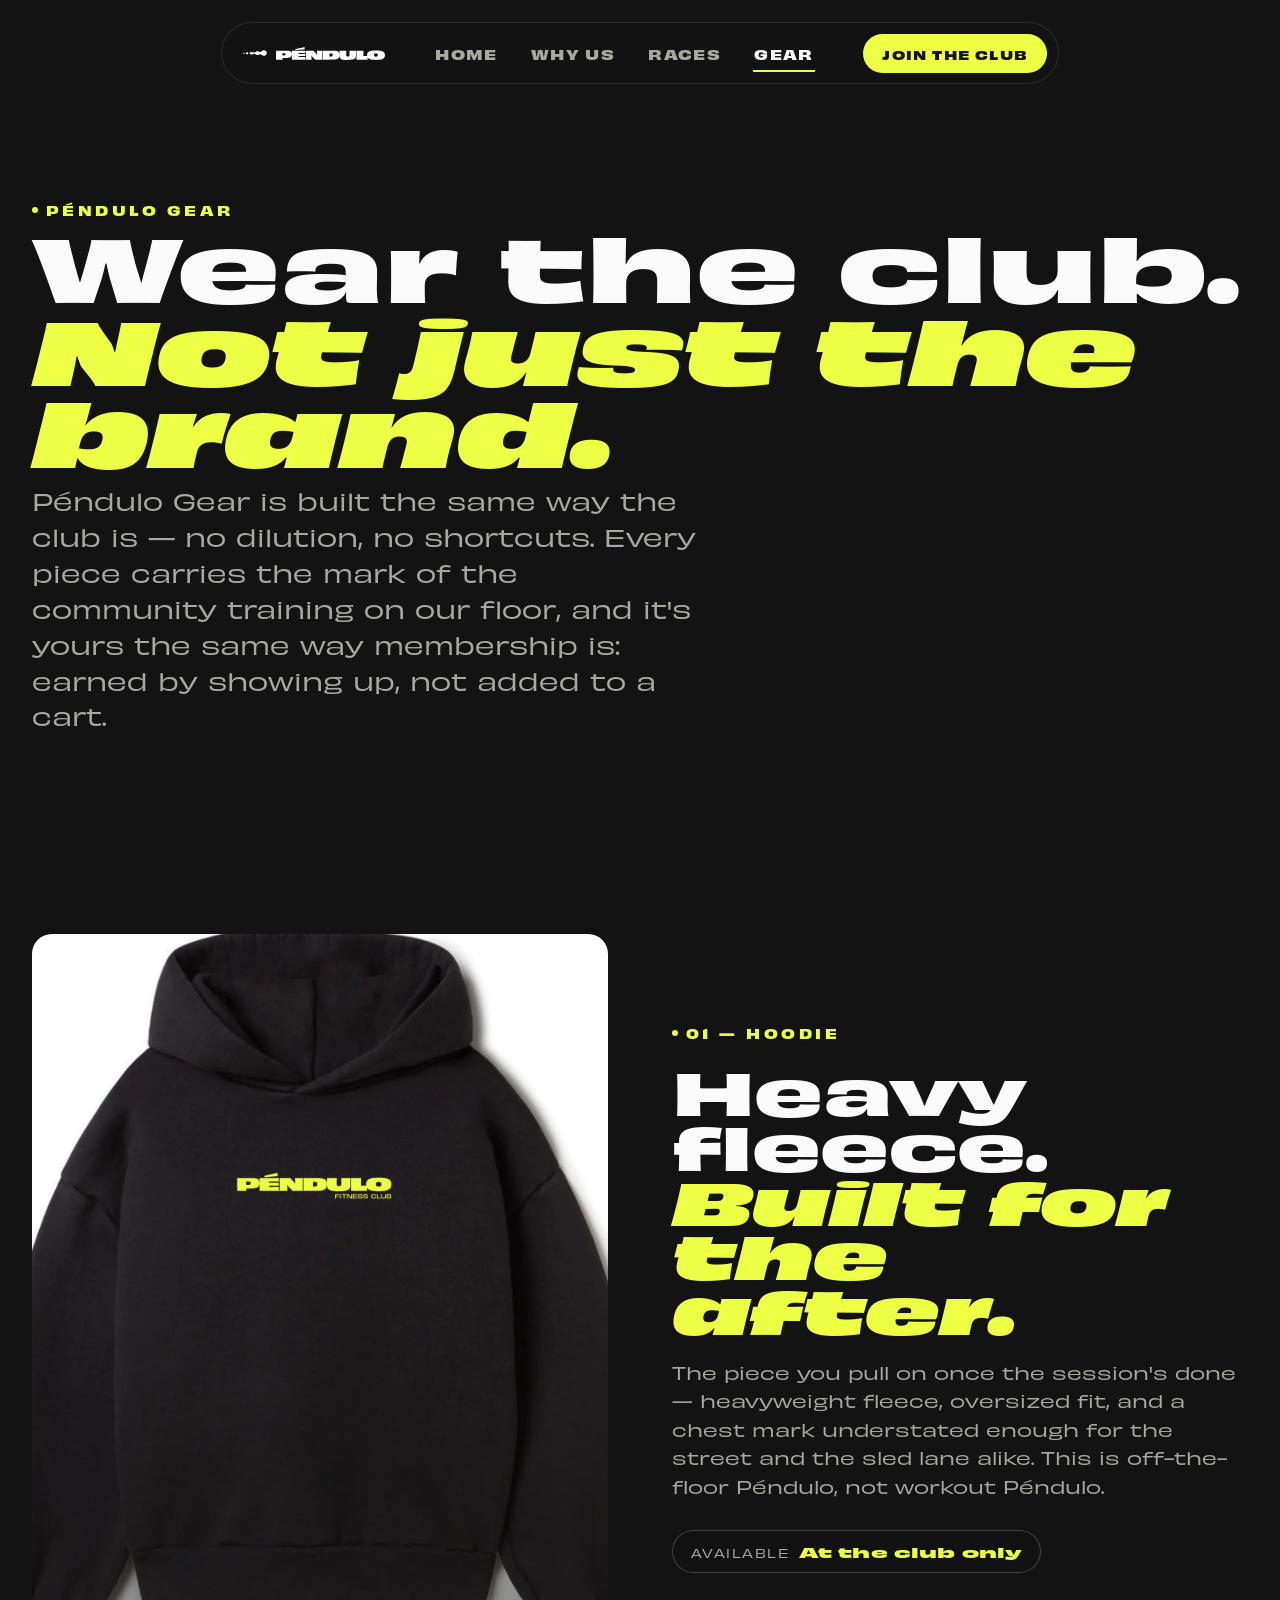
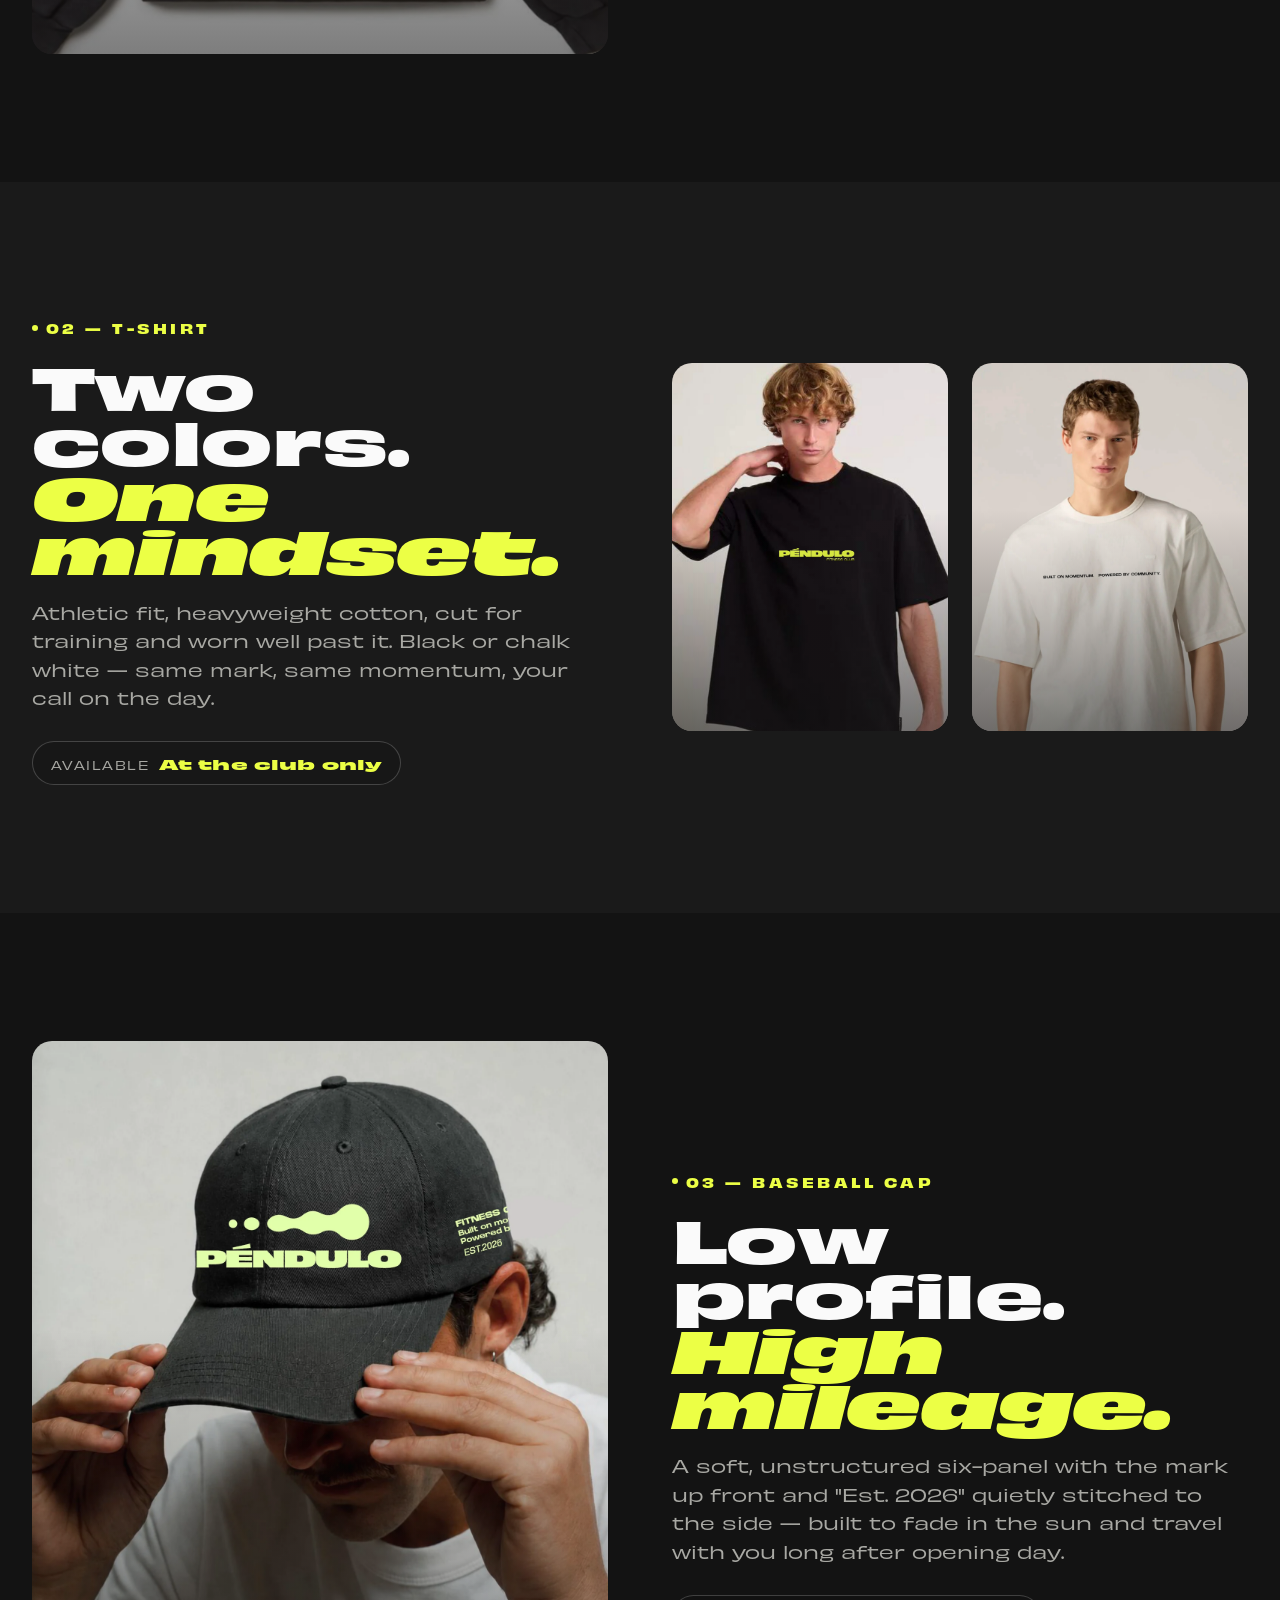
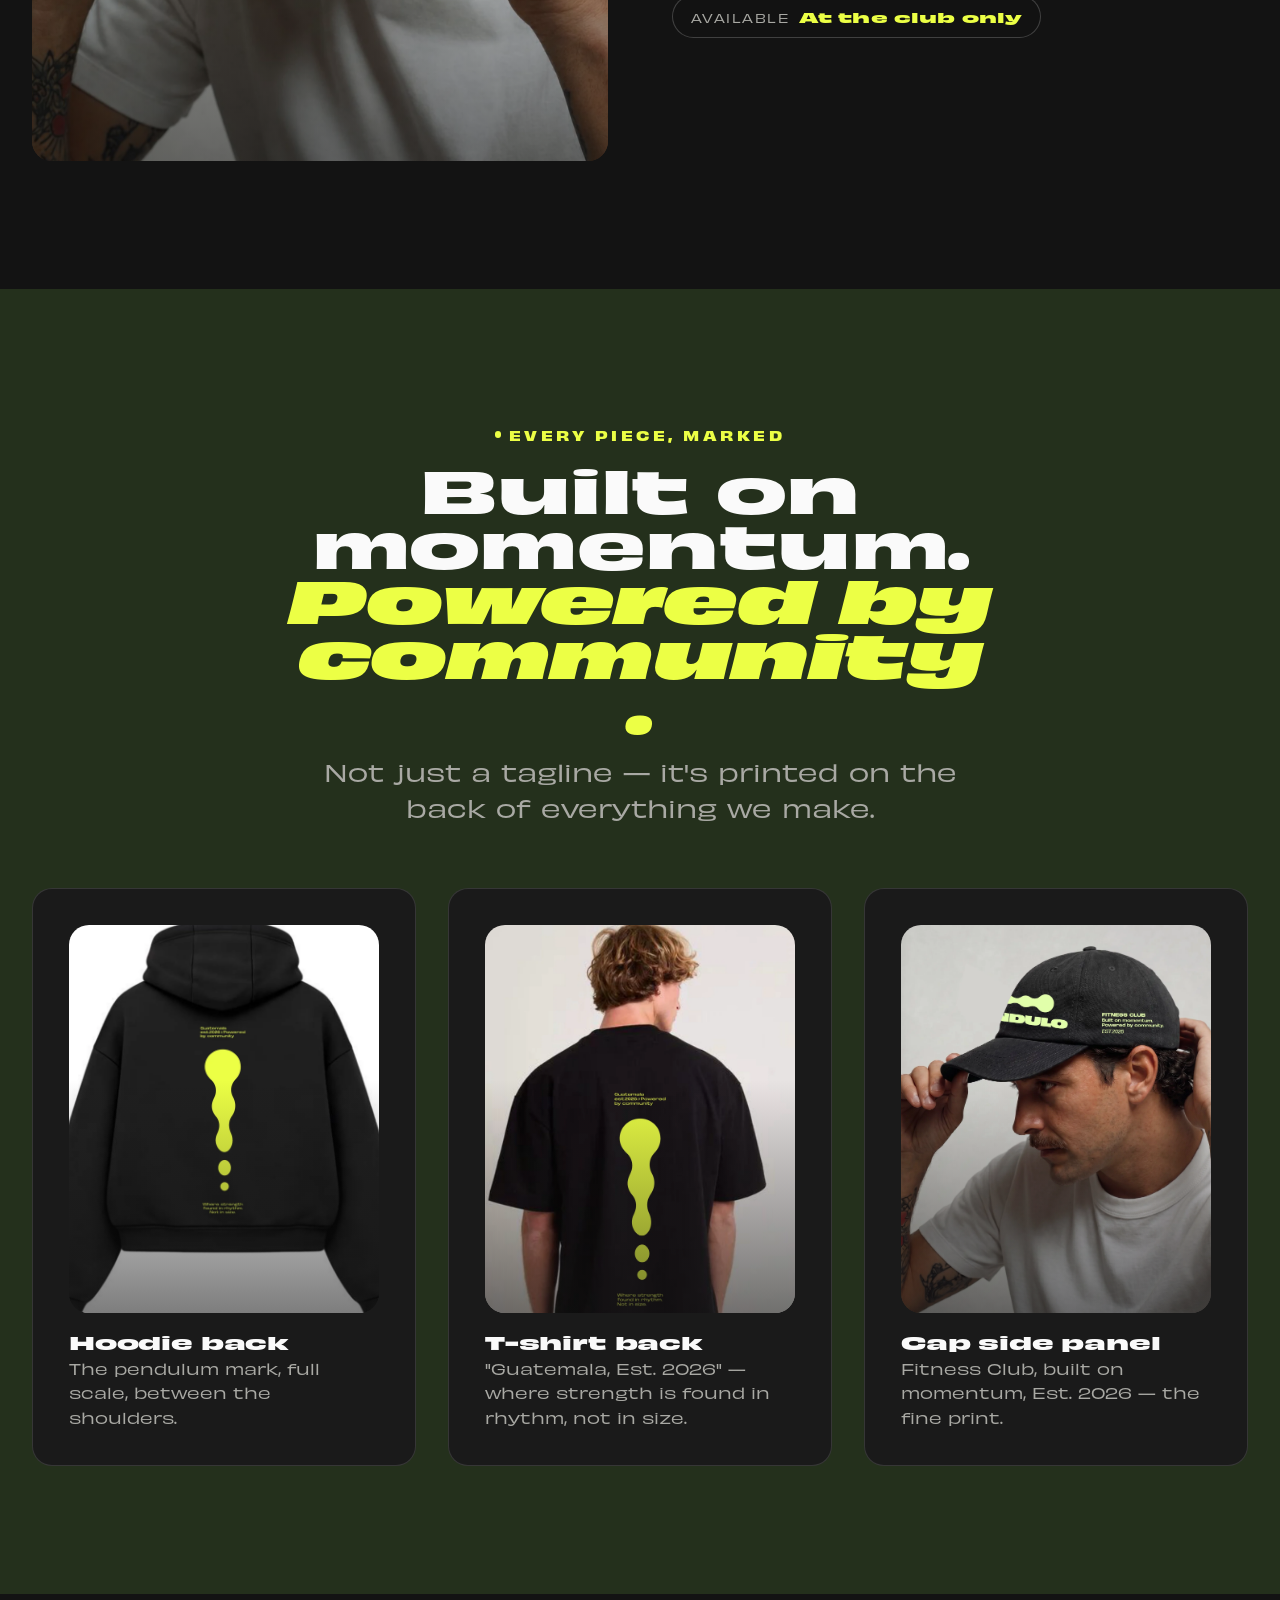
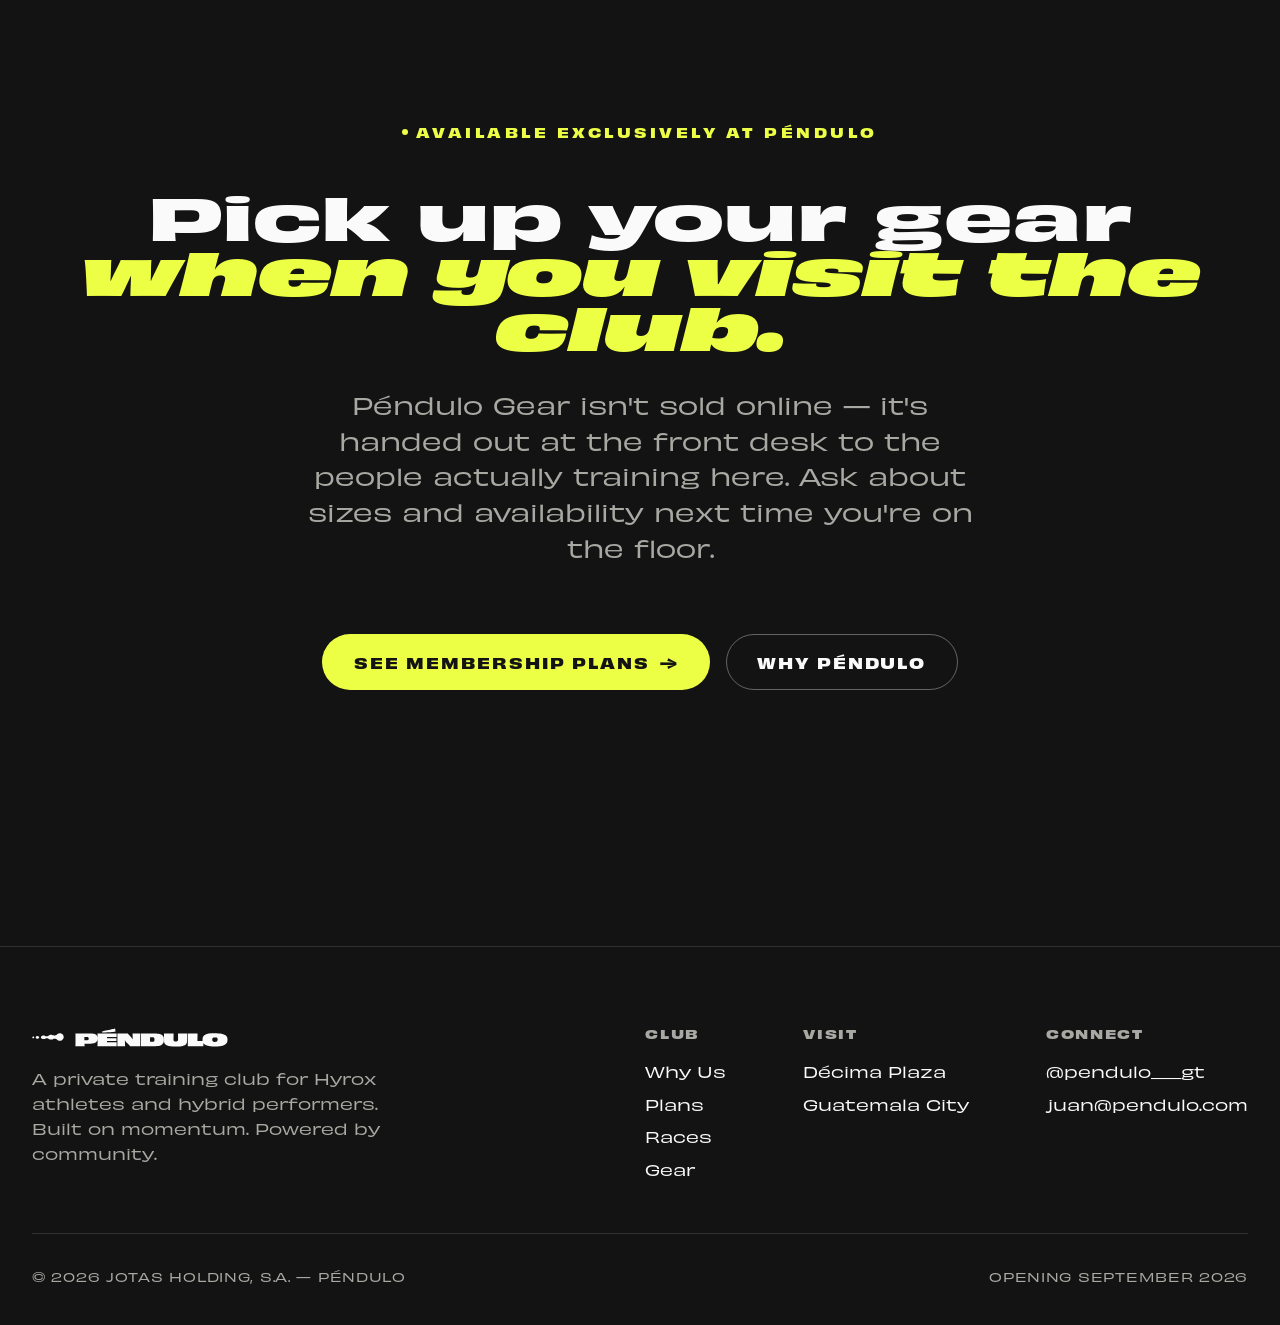
==== commit 1398d3f8: "Drop Plans from the top nav — Join the Club already leads there The nav bar had both a "Plans" tab a" ====
--- a/gear.html
+++ b/gear.html
@@ -29,7 +29,6 @@
     <div class="nav-links">
       <a href="/">Home</a>
       <a href="/why-us">Why Us</a>
-      <a href="/plans">Plans</a>
       <a href="/races">Races</a>
       <a href="/gear" class="active">Gear</a>
     </div>
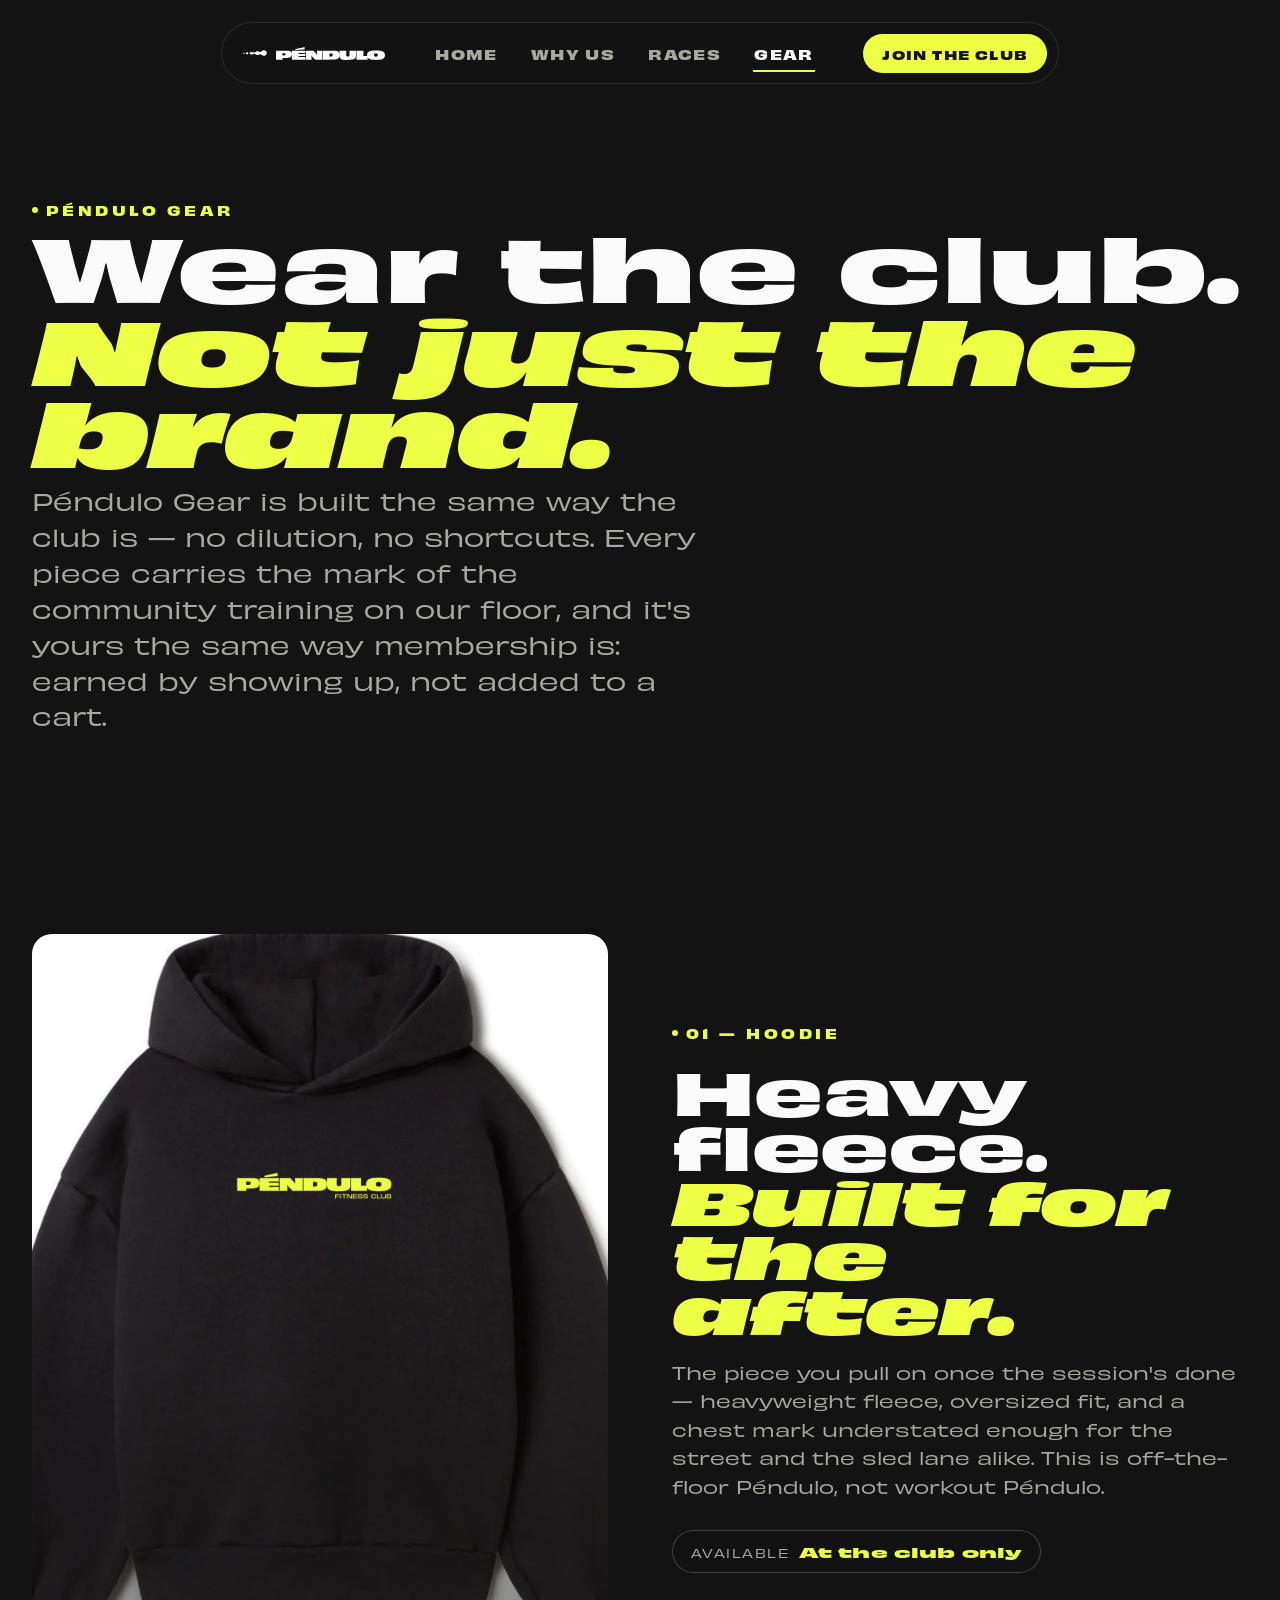
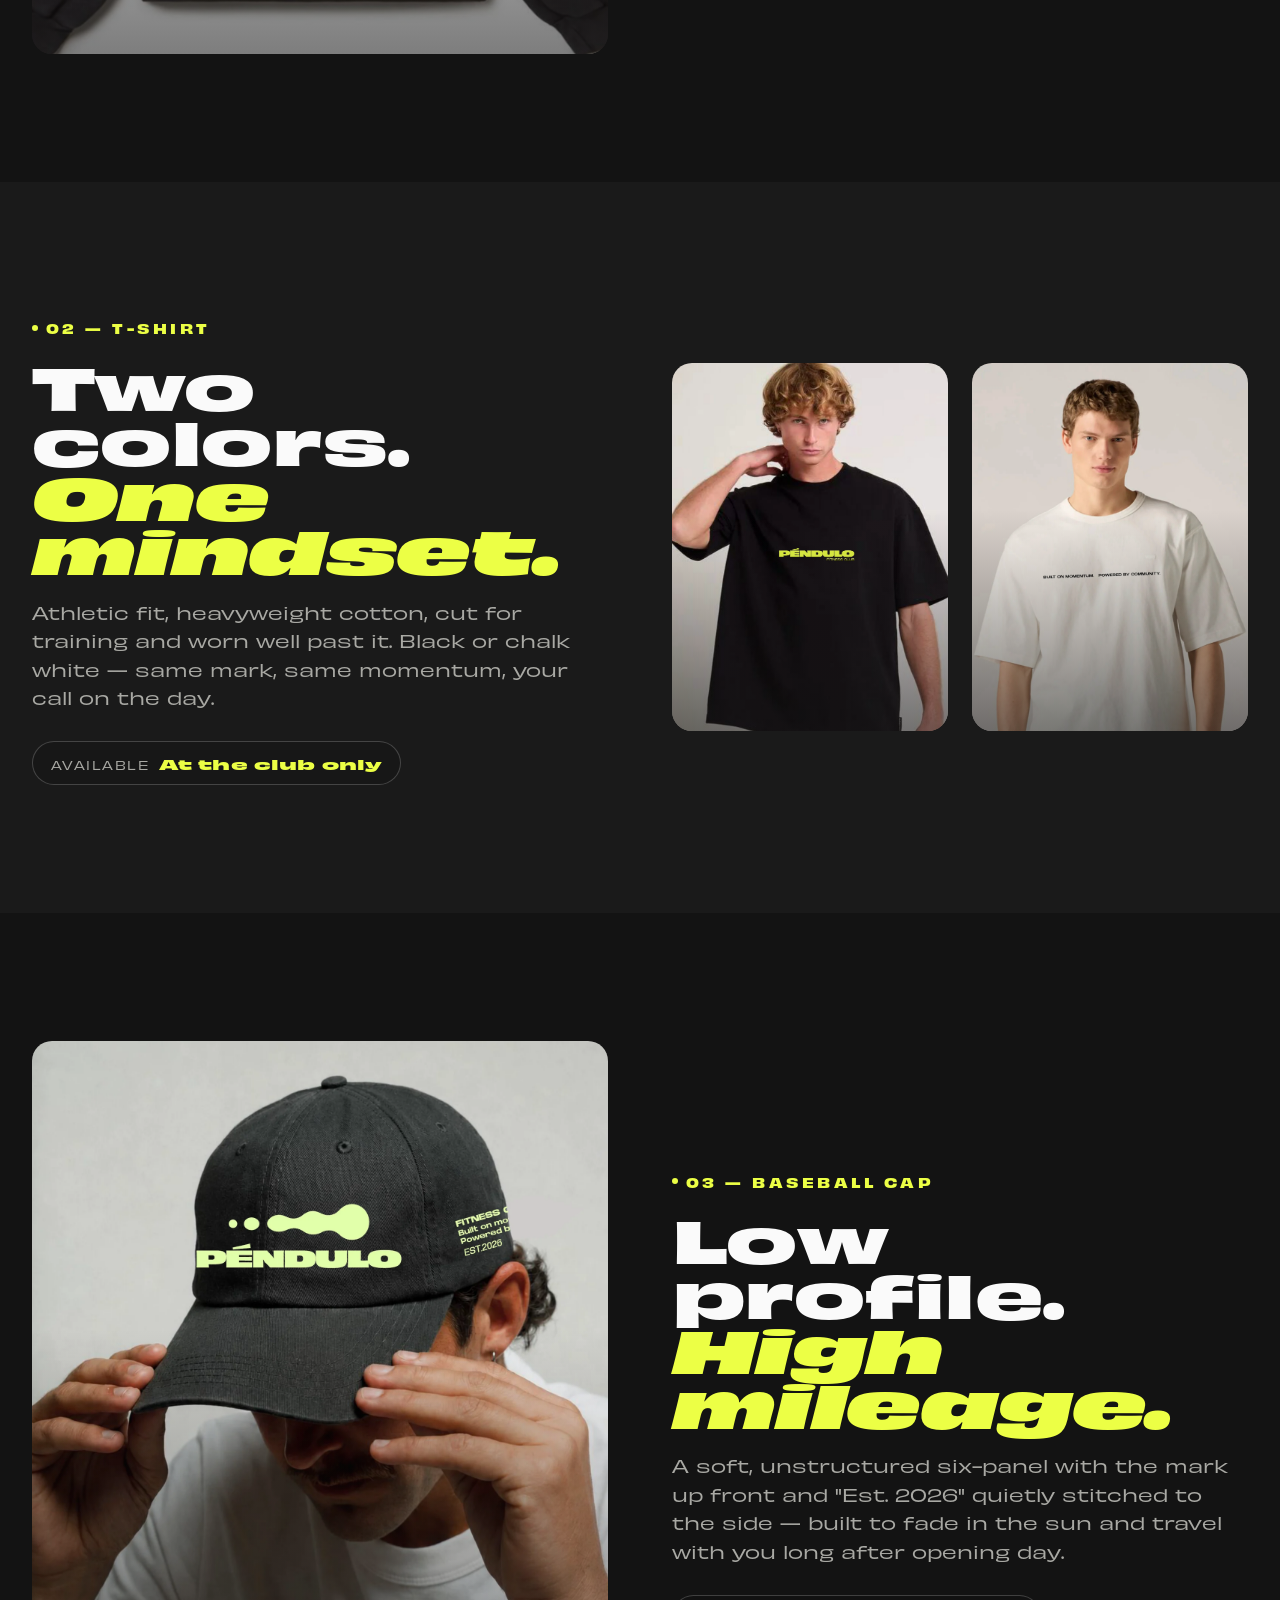
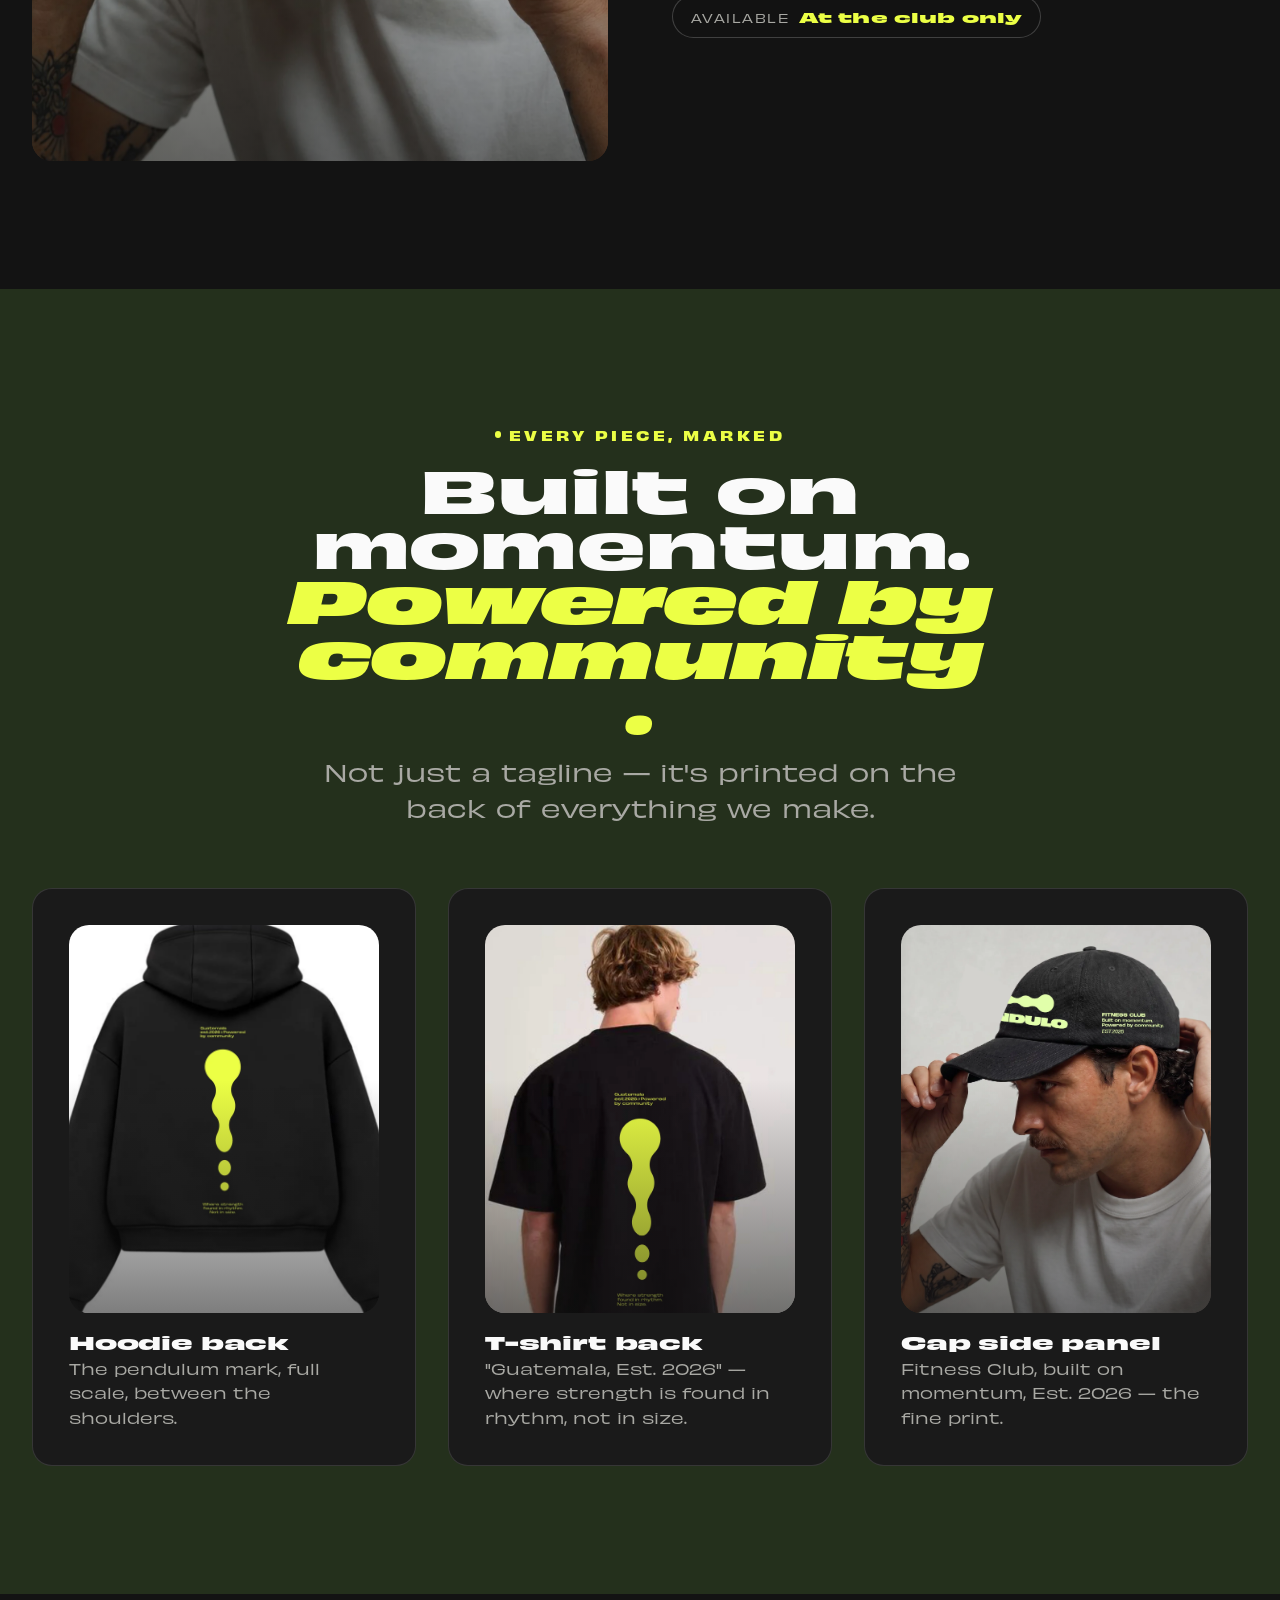
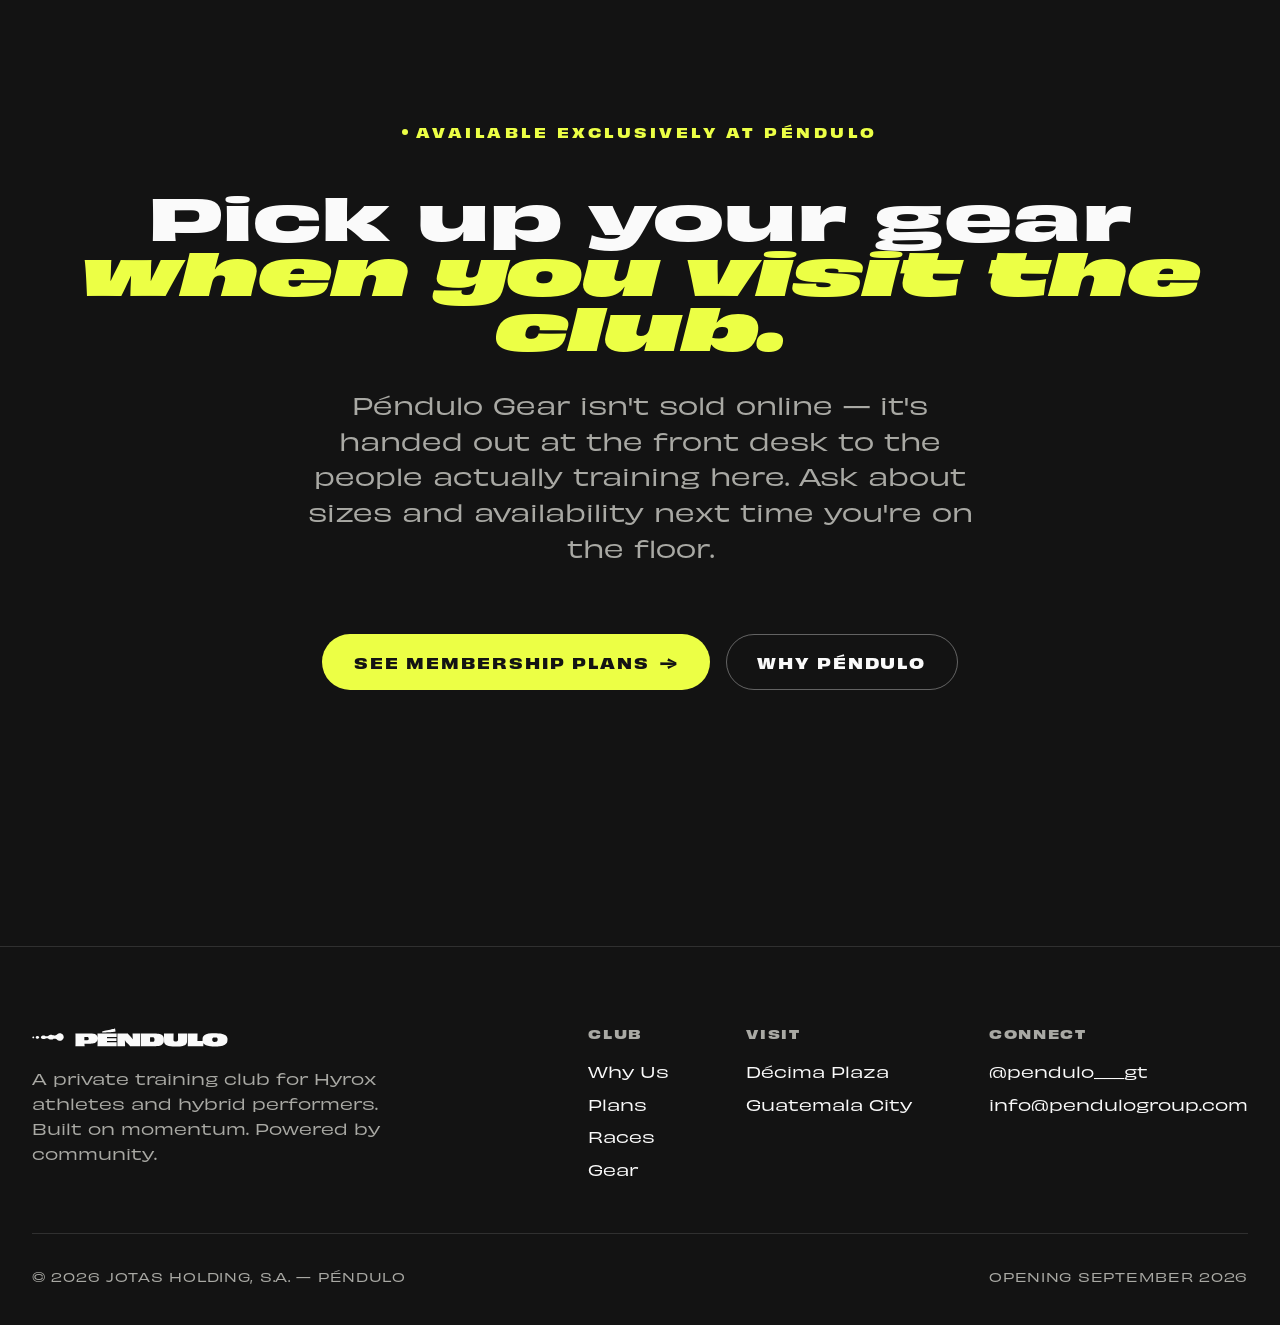
==== commit 0b6e117e: "Switch contact email to info@pendulogroup.com Replaces juan@pendulo.com everywhere it appears — foot" ====
--- a/gear.html
+++ b/gear.html
@@ -182,7 +182,7 @@
         <div class="footer-col">
           <h4>Connect</h4>
           <a href="https://www.instagram.com/pendulo___gt/" target="_blank" rel="noopener">@pendulo___gt</a>
-          <a href="mailto:juan@pendulo.com">juan@pendulo.com</a>
+          <a href="mailto:info@pendulogroup.com">info@pendulogroup.com</a>
         </div>
       </div>
     </div>
--- a/assets/css/styles.css
+++ b/assets/css/styles.css
@@ -372,7 +372,22 @@
   }
   .site-nav .nav-links a { font-size: 1.4rem; }
   .nav-open .nav-links { opacity: 1; pointer-events: all; }
-  .site-nav .nav-cta { display: none; }
+  .site-nav .nav-cta {
+    display: inline-flex;
+    position: fixed;
+    left: 50%;
+    bottom: 3.5rem;
+    z-index: 1;
+    transform: translateX(-50%) translateY(0.5rem);
+    opacity: 0;
+    pointer-events: none;
+    transition: opacity 0.35s var(--ease-soft), transform 0.35s var(--ease-soft);
+  }
+  .nav-open .nav-cta {
+    opacity: 1;
+    pointer-events: all;
+    transform: translateX(-50%) translateY(0);
+  }
   .nav-toggle { display: flex; }
 }
 
@@ -485,6 +500,9 @@
   display: inline-flex;
   align-items: center;
   animation: marquee 32s linear infinite;
+  will-change: transform;
+  backface-visibility: hidden;
+  -webkit-backface-visibility: hidden;
 }
 
 .marquee-track span {
@@ -773,6 +791,10 @@
   border: 1.5px solid rgba(250,250,250,0.4);
   border-radius: 999px;
   z-index: 1;
+}
+
+@media (max-width: 620px) {
+  .scroll-cue { display: none; }
 }
 
 .scroll-cue span {
